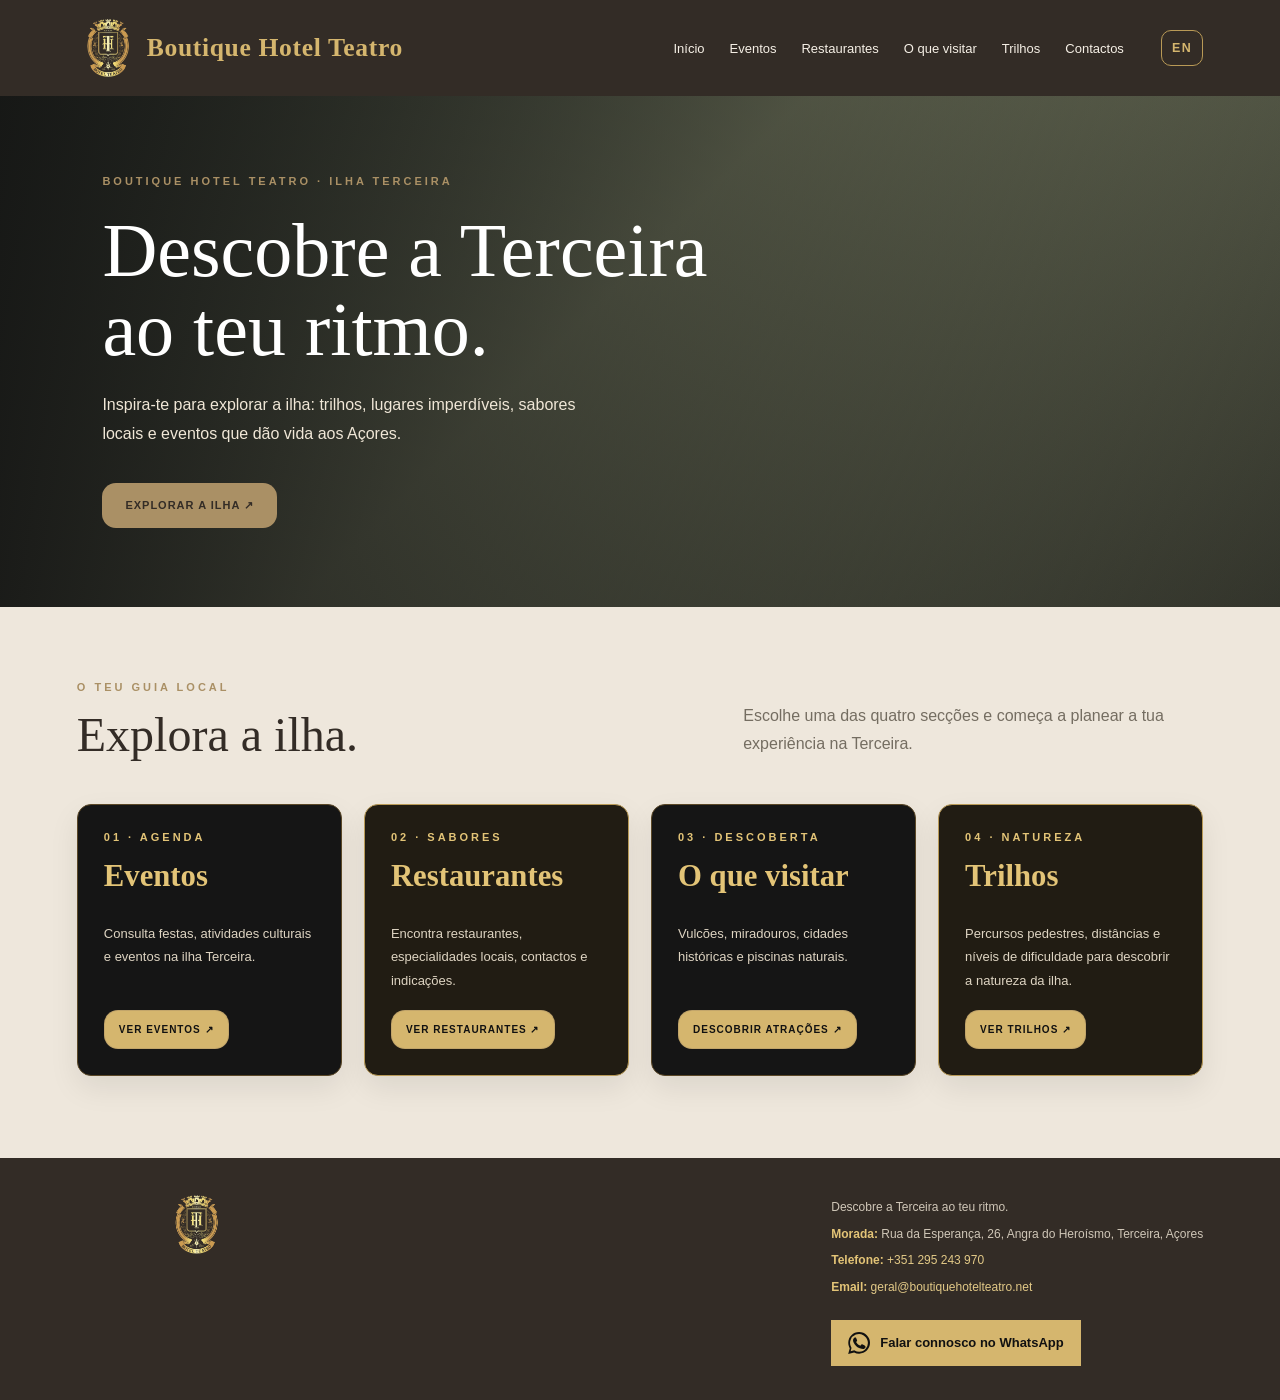
==== index.html @ b77cddf4 "Add files via upload" ====
<!DOCTYPE html><html lang="pt-PT"><head><meta charset="UTF-8"><meta name="viewport" content="width=device-width, initial-scale=1"><meta name="theme-color" content="#111111"><meta name="description" content="Explora percursos pedestres da ilha Terceira com o Boutique Hotel Teatro."><title>Trilhos da Terceira | Boutique Hotel Teatro</title><link rel="stylesheet" href="styles.css"></head><body>
<header><a class="brand" href="index.html" aria-label="Boutique Hotel Teatro — início"><img src="images/logo.png" alt="Boutique Hotel Teatro"><span class="brand-name">Boutique Hotel Teatro</span></a><nav aria-label="Navegação principal"><a href="index.html">Início</a><a href="eventos.html">Eventos</a><a href="restaurantes.html">Restaurantes</a><a href="atracoes.html">O que visitar</a><a href="trilhos.html">Trilhos</a><a href="index.html#contactos">Contactos</a><a class="lang-switch" href="index-en.html" aria-label="English" lang="en">EN</a></nav></header>
<section class="hero" id="inicio"><div class="hero-inner"><span class="eyebrow">Boutique Hotel Teatro · Ilha Terceira</span><h1>Descobre a Terceira<br>ao teu ritmo.</h1><p>Inspira-te para explorar a ilha: trilhos, lugares imperdíveis, sabores locais e eventos que dão vida aos Açores.</p><a class="button" href="#explorar">EXPLORAR A ILHA ↗</a></div></section>
<main id="explorar"><div class="intro"><div><span class="eyebrow">O teu guia local</span><h2>Explora a ilha.</h2></div><p>Escolhe uma das quatro secções e começa a planear a tua experiência na Terceira.</p></div>
<div class="grid home-links">
<article class="card"><div class="card-body"><span class="eyebrow">01 · Agenda</span><h3>Eventos</h3><p>Consulta festas, atividades culturais e eventos na ilha Terceira.</p><a class="button" href="eventos.html">VER EVENTOS ↗</a></div></article>
<article class="card"><div class="card-body"><span class="eyebrow">02 · Sabores</span><h3>Restaurantes</h3><p>Encontra restaurantes, especialidades locais, contactos e indicações.</p><a class="button" href="restaurantes.html">VER RESTAURANTES ↗</a></div></article>
<article class="card"><div class="card-body"><span class="eyebrow">03 · Descoberta</span><h3>O que visitar</h3><p>Vulcões, miradouros, cidades históricas e piscinas naturais.</p><a class="button" href="atracoes.html">DESCOBRIR ATRAÇÕES ↗</a></div></article>
<article class="card"><div class="card-body"><span class="eyebrow">04 · Natureza</span><h3>Trilhos</h3><p>Percursos pedestres, distâncias e níveis de dificuldade para descobrir a natureza da ilha.</p><a class="button" href="trilhos.html">VER TRILHOS ↗</a></div></article>
</div>
</main><footer id="contactos"><div class="footer-inner"><div class="footer-brand"><img src="images/logo.png" alt="Boutique Hotel Teatro"></div><div class="footer-details"><p>Descobre a Terceira ao teu ritmo.</p><p><span>Morada:</span> Rua da Esperança, 26, Angra do Heroísmo, Terceira, Açores</p><p><span>Telefone:</span> <a href="tel:+351295243970">+351 295 243 970</a></p><p><span>Email:</span> <a href="mailto:geral@boutiquehotelteatro.net">geral@boutiquehotelteatro.net</a></p><a class="whatsapp-button" href="https://wa.me/351926621513" target="_blank" rel="noopener" aria-label="Contactar o hotel por WhatsApp"><svg viewBox="0 0 24 24" aria-hidden="true"><path d="M20.5 3.5A11.8 11.8 0 0 0 12.1 0C5.6 0 .3 5.3.3 11.8c0 2.1.6 4.1 1.6 5.9L.2 24l6.5-1.7a12 12 0 0 0 5.4 1.3h.1c6.5 0 11.8-5.3 11.8-11.8 0-3.1-1.2-6.1-3.5-8.3ZM12.2 21.6a9.8 9.8 0 0 1-5-1.4l-.4-.2-3.9 1 1-3.8-.3-.4a9.7 9.7 0 1 1 8.6 4.8Zm5.4-7.3c-.3-.2-1.8-.9-2.1-1s-.5-.2-.7.2-.8 1-1 1.2-.4.2-.7.1a8 8 0 0 1-2.4-1.5 9 9 0 0 1-1.7-2.1c-.2-.3 0-.5.1-.6l.5-.6.3-.5c.1-.2 0-.4 0-.6l-1-2.3c-.2-.6-.5-.5-.7-.5h-.6c-.2 0-.6.1-.9.4s-1.2 1.2-1.2 2.8 1.2 3.2 1.4 3.4 2.4 3.7 5.9 5.1c.8.3 1.4.5 1.9.6.8.2 1.5.2 2.1.1.7-.1 1.8-.7 2.1-1.4.3-.7.3-1.3.2-1.4s-.3-.2-.6-.4Z"/></svg> Falar connosco no WhatsApp</a></div></div></footer></body></html>
---- styles.css ----
:root{--black:#332c26;--brown:#55443a;--gold:#aa9065;--gold2:#cdbb99;--ivory:#f6f0e6;--cream:#eee7dc;--beige:#eee7dc;--paper:#f6f0e6;--ink:#332c26;--muted:#746d61;--line:rgba(168,139,90,.32)}
*{box-sizing:border-box}html{scroll-behavior:smooth}body{margin:0;background:var(--beige);color:var(--ink);font-family:Arial,Helvetica,sans-serif}a{color:inherit}
header{min-height:94px;padding:16px 6%;display:flex;align-items:center;justify-content:space-between;gap:24px;background:var(--black);color:var(--paper)}
.brand{display:flex;align-items:center;gap:8px;text-decoration:none;flex-shrink:0}.brand img{display:block;width:62px;height:64px;max-width:62px;object-fit:contain;object-position:center;flex:0 0 62px}.brand-name{color:#d5b66e;font-family:'Cormorant Garamond','Palatino Linotype','Book Antiqua',Palatino,serif;font-size:clamp(19px,2vw,27px);font-weight:700;letter-spacing:.025em;line-height:1.05;white-space:nowrap}
nav{display:flex;gap:25px;align-items:center}nav a{text-decoration:none;font-size:13px;color:var(--paper)}nav a:hover{color:var(--gold)}
.hero{min-height:450px;padding:75px 8%;display:flex;align-items:center;color:white;background:linear-gradient(90deg,rgba(17,17,17,.90),rgba(17,17,17,.25)),linear-gradient(135deg,#4c5946,#8b9272 45%,#3e4034)}
.hero-inner{max-width:660px}.eyebrow{color:var(--gold);font-size:11px;font-weight:700;letter-spacing:3px;text-transform:uppercase}
h1,h2,h3{font-family:Georgia,'Times New Roman',serif;font-weight:400}h1{font-size:clamp(42px,6vw,76px);line-height:1.04;margin:22px 0}.hero p{max-width:490px;color:#F0E7D7;line-height:1.8}
.button{display:inline-block;margin-top:18px;padding:15px 22px;background:var(--gold);color:var(--black);text-decoration:none;font-size:11px;font-weight:700;letter-spacing:1px;border:0;cursor:pointer}
main{max-width:1280px;margin:auto;padding:70px 6%}.intro{display:flex;justify-content:space-between;align-items:end;gap:30px;margin-bottom:30px}h2{font-size:clamp(32px,4vw,48px);margin:12px 0}.intro p{max-width:460px;color:var(--muted);line-height:1.75}
.filters{display:grid;grid-template-columns:2fr 1fr 1fr 1fr;gap:12px;margin:30px 0}input,select{width:100%;min-width:0;padding:14px;border:1px solid var(--line);border-radius:0;background:var(--paper);color:var(--ink);font:inherit}input:focus,select:focus{outline:2px solid var(--gold);outline-offset:2px}
.results{font-size:13px;color:var(--muted);margin:0 0 16px}.grid{display:grid;grid-template-columns:repeat(3,minmax(0,1fr));gap:22px}.card{background:var(--paper);border:1px solid var(--line);min-width:0}.card[hidden]{display:none}
.card-art{height:190px;padding:20px;display:flex;align-items:end;background:linear-gradient(145deg,#52634d,#a9ad8b 48%,#394638);color:white}.card:nth-child(2) .card-art{background:linear-gradient(145deg,#6f806f,#c2b89c 50%,#536a65)}.card:nth-child(3) .card-art{background:linear-gradient(145deg,#777d62,#c5b48a 50%,#424a3c)}.card-art span{font-size:10px;letter-spacing:2px;text-transform:uppercase;text-shadow:0 1px 4px #222}
.card-body{padding:22px}.code{color:#8C6A31;font-size:11px;font-weight:700;letter-spacing:1.5px}.card h3{font-size:24px;line-height:1.25;margin:12px 0;min-height:58px}.card p{font-size:14px;line-height:1.7;color:var(--muted)}
.tags{display:flex;gap:7px;flex-wrap:wrap;margin:18px 0}.tag{background:var(--beige);padding:7px 9px;font-size:11px}.trail-link{display:inline-block;margin-top:8px;padding-bottom:5px;border-bottom:1px solid var(--gold);text-decoration:none;font-size:11px;font-weight:700;letter-spacing:.5px}.trail-link:hover{color:#8C6A31}
.note{font-size:12px;color:var(--muted);line-height:1.7;margin-top:28px}.empty{padding:25px 0;color:var(--muted)}
footer{background:var(--black);color:var(--beige);padding:34px 6%}.footer-inner{max-width:1280px;margin:auto;display:flex;justify-content:space-between;gap:24px;align-items:center}.footer-inner img{width:min(240px,60vw);max-height:65px;object-fit:contain}footer p{font-size:12px;line-height:1.8;color:#D0C7B8}
.back-link{display:inline-block;margin-bottom:28px;color:#74592D;text-decoration:none;border-bottom:1px solid var(--gold);padding-bottom:5px;font-size:12px;font-weight:bold;letter-spacing:.5px}
.detail-hero{padding:55px 8%;background:var(--black);color:var(--paper)}.detail-hero h1{max-width:900px;margin-bottom:12px}.detail-hero p{max-width:720px;line-height:1.8;color:#D7CEBF}
.detail-layout{display:grid;grid-template-columns:minmax(0,2fr) minmax(250px,1fr);gap:36px}.detail-copy{font-size:15px;line-height:1.9}.facts{background:var(--paper);border:1px solid var(--line);padding:25px;height:max-content}.facts h2{font-size:27px}.fact{padding:13px 0;border-bottom:1px solid var(--line);display:flex;justify-content:space-between;gap:16px;font-size:13px}.fact:last-child{border:0}.fact span{color:var(--muted)}.detail-callout{border-left:3px solid var(--gold);padding:14px 18px;background:#E8DECB;font-size:13px;line-height:1.7;margin-top:24px}
@media(max-width:850px){.grid{grid-template-columns:repeat(2,minmax(0,1fr))}.filters{grid-template-columns:repeat(2,minmax(0,1fr))}.intro{display:block}.detail-layout{grid-template-columns:1fr}}
@media(max-width:560px){header{padding:15px 5%;align-items:flex-start;flex-direction:column}.brand{gap:6px}.brand img{width:48px;height:50px;max-width:48px;flex-basis:48px}.brand-name{font-size:20px;white-space:normal}nav{gap:20px}.hero{min-height:400px;padding:52px 7%}main{padding:45px 5%}.grid{grid-template-columns:1fr}.filters{grid-template-columns:1fr}.card h3{min-height:0}.footer-inner{align-items:flex-start;flex-direction:column}.detail-hero{padding:42px 6%}}

.card-art{padding:0;overflow:hidden}.card-art img{width:100%;height:100%;object-fit:cover;display:block}.card-art .no-image{height:100%;width:100%;display:flex;align-items:end;padding:20px;background:linear-gradient(145deg,#52634d,#a9ad8b 48%,#394638);color:white}.card h3{min-height:0}.detail-image{width:100%;max-height:460px;object-fit:cover;margin:18px 0}


/* Restaurant directory — clean, aligned cards and a dedicated Tasca das Tias history modal */
.restaurant-card{height:100%;display:flex}.restaurant-card .card-body{padding:28px;display:flex;flex-direction:column;width:100%;height:100%}.restaurant-card .card-body h3{min-height:0;margin:10px 0 6px}.restaurant-area{margin:0 0 12px}.restaurant-description{margin:16px 0 20px;color:var(--ink)!important}.restaurant-info-grid{display:grid;grid-template-columns:1fr 1fr;gap:1px;background:var(--line);border:1px solid var(--line);margin:18px 0 20px;overflow:hidden;border-radius:14px}.restaurant-info-grid>div{padding:13px 14px;background:var(--cream);font-size:12px;line-height:1.6;min-height:70px}.restaurant-info-grid strong{display:block;color:var(--ink);font-size:10px;letter-spacing:.08em;text-transform:uppercase;margin-bottom:4px}.restaurant-info-grid span{color:var(--muted)}.restaurant-actions{display:flex;gap:10px;align-items:center;flex-wrap:wrap;margin-top:auto}.restaurant-actions .button{margin-top:0}.restaurant-source{font-size:11px;color:#765923;text-decoration:none;border-bottom:1px solid var(--gold);padding-bottom:3px}.history-modal{position:fixed;inset:0;z-index:9999;padding:24px;display:flex;align-items:center;justify-content:center;background:rgba(51,44,38,.76);backdrop-filter:blur(3px)}.history-modal[hidden]{display:none}.history-dialog{position:relative;width:min(760px,100%);max-height:min(82vh,760px);overflow:auto;background:var(--ivory);color:var(--ink);border:1px solid var(--gold);border-radius:18px;padding:38px 42px;box-shadow:0 24px 70px rgba(0,0,0,.28)}.history-dialog h4{font:normal clamp(30px,4vw,44px) Georgia,'Times New Roman',serif;line-height:1.1;margin:10px 0 24px;color:var(--ink)}.history-copy p{font-size:14px;line-height:1.85;color:var(--ink);margin:0 0 15px}.history-copy p:last-child{margin-bottom:0}.history-close{position:absolute;top:12px;right:14px;width:42px;height:42px;border:1px solid var(--line);border-radius:50%;background:var(--cream);color:var(--ink);font-size:28px;line-height:1;cursor:pointer}.history-close:hover{background:var(--gold)}body.modal-open{overflow:hidden}
@media(max-width:560px){.restaurant-info-grid{grid-template-columns:1fr}.restaurant-card .card-body{padding:22px}.history-modal{padding:14px}.history-dialog{max-height:88vh;padding:32px 22px 24px;border-radius:16px}}

/* Events guide */
.event-hero{background:linear-gradient(90deg,rgba(17,17,17,.94),rgba(17,17,17,.38)),linear-gradient(135deg,#2b2822,#6d5b37 52%,#171717)}
.event-filters{grid-template-columns:2fr 1fr 1fr}
.event-card .card-art{height:175px;padding:22px;background:linear-gradient(135deg,#171717 0%,#353027 55%,#8b713f 100%);color:var(--beige)}
.event-card:nth-child(3n+2) .card-art{background:linear-gradient(135deg,#25221e,#655b48 55%,#b49b66)}
.event-card:nth-child(3n) .card-art{background:linear-gradient(135deg,#191919,#45453b 55%,#87754e)}
.event-art{display:flex;flex-direction:column;gap:12px;height:100%;justify-content:flex-end}.event-art span,.event-art small{font-size:10px;letter-spacing:1.6px;color:#e2c987}.event-art b{font:normal 25px Georgia,serif;color:#fff8e9}.event-card .card-body h3{min-height:0}.event-source-panel{margin-top:56px;padding:34px;background:var(--black);color:var(--paper)}.event-source-panel h2{font-size:clamp(28px,3vw,40px)}.event-source-panel p{max-width:760px;line-height:1.8;color:#d7cebf}.source-links{display:flex;gap:10px;flex-wrap:wrap}.source-links .button{margin-top:12px}.event-card .button{font-family:Arial,Helvetica,sans-serif}
@media(max-width:560px){.event-filters{grid-template-columns:1fr}.event-source-panel{padding:24px}}

/* Guide to attractions */
.attractions-hero{background:linear-gradient(90deg,rgba(17,17,17,.94),rgba(17,17,17,.35)),linear-gradient(135deg,#252b23 0%,#68745b 48%,#171717 100%)}
.attraction-filters{grid-template-columns:2fr 1fr}
.attraction-card .card-art{height:175px;padding:22px;background:linear-gradient(135deg,#171717 0%,#353027 55%,#8b713f 100%);color:var(--beige)}
.attraction-card:nth-child(3n+2) .card-art{background:linear-gradient(135deg,#25221e,#655b48 55%,#b49b66)}
.attraction-card:nth-child(3n) .card-art{background:linear-gradient(135deg,#191919,#45453b 55%,#87754e)}
.place-art{display:flex;flex-direction:column;gap:12px;height:100%;justify-content:flex-end}.place-art span,.place-art small{font-size:10px;letter-spacing:1.6px;color:#e2c987}.place-art b{font:normal 25px Georgia,serif;color:#fff8e9}.place-note{font-size:12px!important;border-left:2px solid var(--gold);padding-left:12px}.attraction-card .button{font-family:Arial,Helvetica,sans-serif}.attraction-card .restaurant-actions{align-items:flex-start}
@media(max-width:560px){.attraction-filters{grid-template-columns:1fr}}

/* Home hub and hotel contact footer */
.home-links{grid-template-columns:repeat(4,minmax(0,1fr));margin:28px 0 12px;align-items:stretch}.home-links .card{display:flex;height:100%;min-width:0}.home-links .card-body{padding:26px;display:flex;flex:1;flex-direction:column;align-items:flex-start;width:100%}.home-links h3{font-size:27px;margin:14px 0}.home-links p{font-size:13px;line-height:1.8;color:var(--muted);min-height:70px;flex:1;margin-bottom:18px}.home-links .button{font-size:10px;padding:13px 14px;margin-top:auto;align-self:flex-start}footer a{color:#e2c987;text-decoration:none}footer a:hover{text-decoration:underline}.whatsapp-button{background:#d5b66e;color:#111!important}@media(max-width:950px){.home-links{grid-template-columns:repeat(2,minmax(0,1fr))}}@media(max-width:560px){.home-links{grid-template-columns:1fr}.home-links p{min-height:0}}

.lang-switch{display:inline-flex;align-items:center;justify-content:center;min-width:42px;min-height:36px;margin-left:12px;padding:7px 10px;border:1px solid #b99a56;border-radius:3px;color:#d5b66e;text-decoration:none;font-size:.78rem;letter-spacing:.12em;font-weight:600}.lang-switch:hover{background:#b99a56;color:#111}

/* Refined black-and-gold home palette */
.home-links .card{background:#151515;color:#f8f0e2;border:1px solid #5b4827;box-shadow:0 12px 30px rgba(0,0,0,.08)}
.home-links .card:nth-child(even){background:#211c13;border-color:#b99a56}
.home-links .card h3{color:#e3c477;font-weight:800;font-size:clamp(27px,2.4vw,34px)}
.home-links .card p{color:#ded4c2}
.home-links .card .eyebrow{color:#e3c477}
.home-links .button{background:#d5b66e;color:#111}
.home-events{padding:25px 0 55px}.events-panel{background:#111;color:#f5eddf;border:1px solid #b99a56;padding:clamp(28px,5vw,58px);position:relative;overflow:hidden}.events-panel:after{content:"";position:absolute;right:-65px;top:-75px;width:240px;height:240px;border:1px solid rgba(213,182,110,.28);border-radius:50%;box-shadow:0 0 0 24px rgba(213,182,110,.04),0 0 0 48px rgba(213,182,110,.03);pointer-events:none}.events-panel h2{font:normal clamp(32px,4vw,48px) Georgia,serif;color:#e3c477;margin:14px 0}.events-panel p{max-width:620px;line-height:1.8;color:#ded4c2}.event-sources{display:flex;gap:22px;flex-wrap:wrap;margin-top:22px}.event-sources a{color:#e3c477;text-decoration:none;border-bottom:1px solid #8b713e;padding-bottom:5px;font-size:12px}.footer-inner{align-items:flex-start}.footer-brand{display:flex;flex-direction:column;gap:14px;min-width:230px}.footer-brand img{width:min(240px,60vw)}.footer-hotel-name{font:800 clamp(24px,2.6vw,34px) Georgia,serif;letter-spacing:.04em;color:#e3c477}.footer-details{max-width:560px}.footer-details p{margin:5px 0}.footer-details p span{color:#e3c477;font-weight:700}.whatsapp-button{display:inline-flex;align-items:center;gap:10px;margin-top:16px;padding:12px 17px;background:#d5b66e;color:#111!important;font-weight:700;font-size:13px;text-decoration:none}.whatsapp-button svg{width:22px;height:22px;fill:currentColor}.whatsapp-button:hover{background:#edda9d}@media(max-width:560px){.footer-inner{gap:28px}.footer-hotel-name{font-size:26px}.events-panel{padding:28px 22px}}

.card-image{display:block;width:100%;height:190px;object-fit:cover}.filters input,.filters select{min-width:0;width:100%;padding:12px;border:1px solid #b99a56;background:#171717;color:#f5eddf}

/* Boutique Hotel Teatro — rounded editorial surfaces, using the supplied reference palette */
.button{border:1px solid rgba(170,144,101,.45)}
input,select{background:var(--ivory);color:var(--ink)}
.card,.facts,.event-source-panel,.events-panel{overflow:hidden}

/* Unified rounded-window system — consistent dimensions and softened corners across the site */
.card,.facts,.event-source-panel,.events-panel,.detail-callout,.home-links .card,.filters input,.filters select,.button,.lang-switch,.tag,.card-art,.card-image,.detail-image,.restaurant-info-grid,.history-dialog{border-radius:14px}
.card{overflow:hidden}.button{overflow:hidden}.filters input,.filters select{border-radius:12px}.lang-switch{border-radius:10px}.tag{border-radius:999px}.card-art,.card-image,.detail-image{overflow:hidden}
@media(max-width:560px){.card,.facts,.event-source-panel,.events-panel,.detail-callout,.home-links .card,.card-art,.card-image,.detail-image{border-radius:12px}.button{border-radius:10px}}
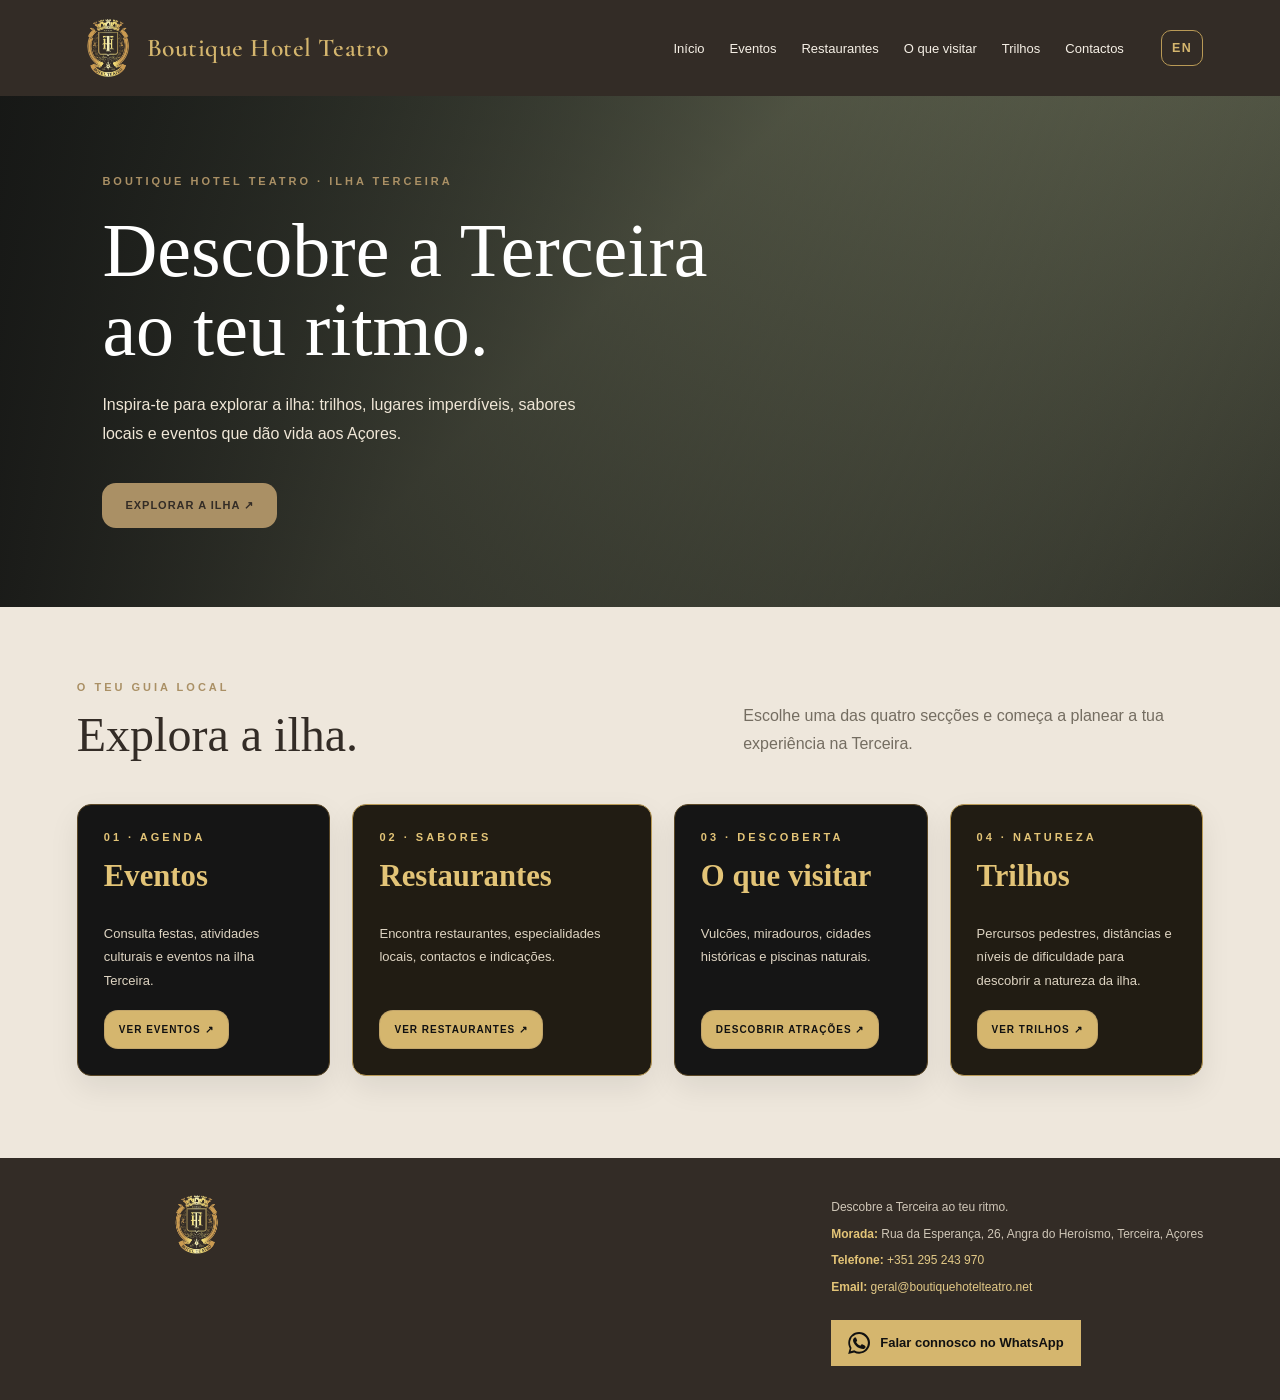
==== commit 9e8b89f9: "Add files via upload" ====
--- a/index.html
+++ b/index.html
@@ -1,4 +1,4 @@
-<!DOCTYPE html><html lang="pt-PT"><head><meta charset="UTF-8"><meta name="viewport" content="width=device-width, initial-scale=1"><meta name="theme-color" content="#111111"><meta name="description" content="Explora percursos pedestres da ilha Terceira com o Boutique Hotel Teatro."><title>Trilhos da Terceira | Boutique Hotel Teatro</title><link rel="stylesheet" href="styles.css"></head><body>
+<!DOCTYPE html><html lang="pt-PT"><head><meta charset="UTF-8"><meta name="viewport" content="width=device-width, initial-scale=1"><meta name="theme-color" content="#111111"><meta name="description" content="Explore Angra do Heroísmo e a ilha Terceira com o Boutique Hotel Teatro."><meta property="og:title" content="Boutique Hotel Teatro · Explore Terceira"><meta property="og:description" content="Restaurantes, eventos, lugares para visitar e trilhos na ilha Terceira."><meta property="og:type" content="website"><meta property="og:image" content="images/logo.png"><title>Boutique Hotel Teatro · Explore Terceira</title><link rel="stylesheet" href="styles.css"></head><body>
 <header><a class="brand" href="index.html" aria-label="Boutique Hotel Teatro — início"><img src="images/logo.png" alt="Boutique Hotel Teatro"><span class="brand-name">Boutique Hotel Teatro</span></a><nav aria-label="Navegação principal"><a href="index.html">Início</a><a href="eventos.html">Eventos</a><a href="restaurantes.html">Restaurantes</a><a href="atracoes.html">O que visitar</a><a href="trilhos.html">Trilhos</a><a href="index.html#contactos">Contactos</a><a class="lang-switch" href="index-en.html" aria-label="English" lang="en">EN</a></nav></header>
 <section class="hero" id="inicio"><div class="hero-inner"><span class="eyebrow">Boutique Hotel Teatro · Ilha Terceira</span><h1>Descobre a Terceira<br>ao teu ritmo.</h1><p>Inspira-te para explorar a ilha: trilhos, lugares imperdíveis, sabores locais e eventos que dão vida aos Açores.</p><a class="button" href="#explorar">EXPLORAR A ILHA ↗</a></div></section>
 <main id="explorar"><div class="intro"><div><span class="eyebrow">O teu guia local</span><h2>Explora a ilha.</h2></div><p>Escolhe uma das quatro secções e começa a planear a tua experiência na Terceira.</p></div>
--- a/styles.css
+++ b/styles.css
@@ -1,3 +1,5 @@
+@import url('https://fonts.googleapis.com/css2?family=Cormorant+Garamond:wght@400;500;600;700&display=swap');
+
 
 :root{--black:#332c26;--brown:#55443a;--gold:#aa9065;--gold2:#cdbb99;--ivory:#f6f0e6;--cream:#eee7dc;--beige:#eee7dc;--paper:#f6f0e6;--ink:#332c26;--muted:#746d61;--line:rgba(168,139,90,.32)}
 *{box-sizing:border-box}html{scroll-behavior:smooth}body{margin:0;background:var(--beige);color:var(--ink);font-family:Arial,Helvetica,sans-serif}a{color:inherit}
@@ -29,13 +31,99 @@
 .restaurant-card{height:100%;display:flex}.restaurant-card .card-body{padding:28px;display:flex;flex-direction:column;width:100%;height:100%}.restaurant-card .card-body h3{min-height:0;margin:10px 0 6px}.restaurant-area{margin:0 0 12px}.restaurant-description{margin:16px 0 20px;color:var(--ink)!important}.restaurant-info-grid{display:grid;grid-template-columns:1fr 1fr;gap:1px;background:var(--line);border:1px solid var(--line);margin:18px 0 20px;overflow:hidden;border-radius:14px}.restaurant-info-grid>div{padding:13px 14px;background:var(--cream);font-size:12px;line-height:1.6;min-height:70px}.restaurant-info-grid strong{display:block;color:var(--ink);font-size:10px;letter-spacing:.08em;text-transform:uppercase;margin-bottom:4px}.restaurant-info-grid span{color:var(--muted)}.restaurant-actions{display:flex;gap:10px;align-items:center;flex-wrap:wrap;margin-top:auto}.restaurant-actions .button{margin-top:0}.restaurant-source{font-size:11px;color:#765923;text-decoration:none;border-bottom:1px solid var(--gold);padding-bottom:3px}.history-modal{position:fixed;inset:0;z-index:9999;padding:24px;display:flex;align-items:center;justify-content:center;background:rgba(51,44,38,.76);backdrop-filter:blur(3px)}.history-modal[hidden]{display:none}.history-dialog{position:relative;width:min(760px,100%);max-height:min(82vh,760px);overflow:auto;background:var(--ivory);color:var(--ink);border:1px solid var(--gold);border-radius:18px;padding:38px 42px;box-shadow:0 24px 70px rgba(0,0,0,.28)}.history-dialog h4{font:normal clamp(30px,4vw,44px) Georgia,'Times New Roman',serif;line-height:1.1;margin:10px 0 24px;color:var(--ink)}.history-copy p{font-size:14px;line-height:1.85;color:var(--ink);margin:0 0 15px}.history-copy p:last-child{margin-bottom:0}.history-close{position:absolute;top:12px;right:14px;width:42px;height:42px;border:1px solid var(--line);border-radius:50%;background:var(--cream);color:var(--ink);font-size:28px;line-height:1;cursor:pointer}.history-close:hover{background:var(--gold)}body.modal-open{overflow:hidden}
 @media(max-width:560px){.restaurant-info-grid{grid-template-columns:1fr}.restaurant-card .card-body{padding:22px}.history-modal{padding:14px}.history-dialog{max-height:88vh;padding:32px 22px 24px;border-radius:16px}}
 
+/* Event information modal — centred full-screen overlay, never inline in the page */
+.restaurant-modal{
+  position:fixed;
+  inset:0;
+  z-index:10000;
+  display:none;
+  align-items:center;
+  justify-content:center;
+  padding:24px;
+  background:rgba(51,44,38,.78);
+  backdrop-filter:blur(4px);
+}
+.restaurant-modal.is-open{display:flex}
+.restaurant-modal .modal-panel{
+  position:relative;
+  width:min(760px,100%);
+  max-height:min(84vh,780px);
+  overflow:auto;
+  background:var(--ivory);
+  color:var(--ink);
+  border:1px solid var(--gold);
+  border-radius:18px;
+  box-shadow:0 28px 80px rgba(0,0,0,.34);
+}
+.restaurant-modal .modal-content{padding:42px 44px 38px}
+.restaurant-modal .modal-content h2{
+  font:normal clamp(30px,4vw,46px) Georgia,'Times New Roman',serif;
+  line-height:1.1;
+  color:var(--ink);
+  margin:10px 0 20px;
+}
+.restaurant-modal .modal-content #modalDescription{
+  color:var(--ink);
+  font-size:14px;
+  line-height:1.85;
+  margin:0 0 24px;
+}
+.restaurant-modal .modal-meta{
+  display:grid;
+  grid-template-columns:1fr 1fr;
+  gap:1px;
+  margin:22px 0 26px;
+  background:var(--line);
+  border:1px solid var(--line);
+  border-radius:14px;
+  overflow:hidden;
+}
+.restaurant-modal .modal-meta>div{
+  padding:14px 15px;
+  min-height:68px;
+  background:var(--cream);
+  font-size:12px;
+  line-height:1.6;
+}
+.restaurant-modal .modal-meta strong{
+  display:block;
+  margin-bottom:4px;
+  color:var(--ink);
+  font-size:10px;
+  letter-spacing:.08em;
+  text-transform:uppercase;
+}
+.restaurant-modal .modal-close{
+  position:absolute;
+  top:12px;
+  right:14px;
+  z-index:2;
+  width:42px;
+  height:42px;
+  border:1px solid var(--line);
+  border-radius:50%;
+  background:var(--cream);
+  color:var(--ink);
+  font-size:28px;
+  line-height:1;
+  cursor:pointer;
+}
+.restaurant-modal .modal-close:hover{background:var(--gold)}
+.restaurant-modal .restaurant-actions{margin-top:0}
+@media(max-width:560px){
+  .restaurant-modal{padding:14px}
+  .restaurant-modal .modal-panel{max-height:90vh;border-radius:16px}
+  .restaurant-modal .modal-content{padding:38px 22px 24px}
+  .restaurant-modal .modal-meta{grid-template-columns:1fr}
+}
+
 /* Events guide */
 .event-hero{background:linear-gradient(90deg,rgba(17,17,17,.94),rgba(17,17,17,.38)),linear-gradient(135deg,#2b2822,#6d5b37 52%,#171717)}
 .event-filters{grid-template-columns:2fr 1fr 1fr}
 .event-card .card-art{height:175px;padding:22px;background:linear-gradient(135deg,#171717 0%,#353027 55%,#8b713f 100%);color:var(--beige)}
 .event-card:nth-child(3n+2) .card-art{background:linear-gradient(135deg,#25221e,#655b48 55%,#b49b66)}
 .event-card:nth-child(3n) .card-art{background:linear-gradient(135deg,#191919,#45453b 55%,#87754e)}
-.event-art{display:flex;flex-direction:column;gap:12px;height:100%;justify-content:flex-end}.event-art span,.event-art small{font-size:10px;letter-spacing:1.6px;color:#e2c987}.event-art b{font:normal 25px Georgia,serif;color:#fff8e9}.event-card .card-body h3{min-height:0}.event-source-panel{margin-top:56px;padding:34px;background:var(--black);color:var(--paper)}.event-source-panel h2{font-size:clamp(28px,3vw,40px)}.event-source-panel p{max-width:760px;line-height:1.8;color:#d7cebf}.source-links{display:flex;gap:10px;flex-wrap:wrap}.source-links .button{margin-top:12px}.event-card .button{font-family:Arial,Helvetica,sans-serif}
+.event-art{display:flex;flex-direction:column;gap:12px;height:100%;justify-content:flex-end}.event-art span,.event-art small{font-size:10px;letter-spacing:1.6px;color:#e2c987}.event-art b{font:normal 25px Georgia,serif;color:#fff8e9}.event-card .card-body{display:flex;flex-direction:column;height:100%}.event-card .card-body h3{min-height:0}.event-card .open-event{margin-top:auto;align-self:flex-start}.event-source-panel{margin-top:56px;padding:34px;background:var(--black);color:var(--paper)}.event-source-panel h2{font-size:clamp(28px,3vw,40px)}.event-source-panel p{max-width:760px;line-height:1.8;color:#d7cebf}.source-links{display:flex;gap:10px;flex-wrap:wrap}.source-links .button{margin-top:12px}.event-card .button{font-family:Arial,Helvetica,sans-serif}
 @media(max-width:560px){.event-filters{grid-template-columns:1fr}.event-source-panel{padding:24px}}
 
 /* Guide to attractions */
@@ -44,11 +132,11 @@
 .attraction-card .card-art{height:175px;padding:22px;background:linear-gradient(135deg,#171717 0%,#353027 55%,#8b713f 100%);color:var(--beige)}
 .attraction-card:nth-child(3n+2) .card-art{background:linear-gradient(135deg,#25221e,#655b48 55%,#b49b66)}
 .attraction-card:nth-child(3n) .card-art{background:linear-gradient(135deg,#191919,#45453b 55%,#87754e)}
-.place-art{display:flex;flex-direction:column;gap:12px;height:100%;justify-content:flex-end}.place-art span,.place-art small{font-size:10px;letter-spacing:1.6px;color:#e2c987}.place-art b{font:normal 25px Georgia,serif;color:#fff8e9}.place-note{font-size:12px!important;border-left:2px solid var(--gold);padding-left:12px}.attraction-card .button{font-family:Arial,Helvetica,sans-serif}.attraction-card .restaurant-actions{align-items:flex-start}
+.place-art{display:flex;flex-direction:column;gap:12px;height:100%;justify-content:flex-end}.place-art span,.place-art small{font-size:10px;letter-spacing:1.6px;color:#e2c987}.place-art b{font:normal 25px Georgia,serif;color:#fff8e9}.place-note{font-size:12px!important;border-left:2px solid var(--gold);padding-left:12px}.attraction-card{height:100%;display:flex;flex-direction:column}.attraction-card .card-body{display:flex;flex-direction:column;flex:1}.attraction-card .button{font-family:Arial,Helvetica,sans-serif}.attraction-card .restaurant-actions{align-items:flex-start;margin-top:auto}
 @media(max-width:560px){.attraction-filters{grid-template-columns:1fr}}
 
 /* Home hub and hotel contact footer */
-.home-links{grid-template-columns:repeat(4,minmax(0,1fr));margin:28px 0 12px;align-items:stretch}.home-links .card{display:flex;height:100%;min-width:0}.home-links .card-body{padding:26px;display:flex;flex:1;flex-direction:column;align-items:flex-start;width:100%}.home-links h3{font-size:27px;margin:14px 0}.home-links p{font-size:13px;line-height:1.8;color:var(--muted);min-height:70px;flex:1;margin-bottom:18px}.home-links .button{font-size:10px;padding:13px 14px;margin-top:auto;align-self:flex-start}footer a{color:#e2c987;text-decoration:none}footer a:hover{text-decoration:underline}.whatsapp-button{background:#d5b66e;color:#111!important}@media(max-width:950px){.home-links{grid-template-columns:repeat(2,minmax(0,1fr))}}@media(max-width:560px){.home-links{grid-template-columns:1fr}.home-links p{min-height:0}}
+.home-links{grid-template-columns:1fr 1.18fr 1fr 1fr;margin:28px 0 12px;align-items:stretch}.home-links .card{display:flex;height:100%;min-width:0}.home-links .card-body{padding:26px;display:flex;flex:1;flex-direction:column;align-items:flex-start;width:100%}.home-links h3{font-size:27px;margin:14px 0}.home-links p{font-size:13px;line-height:1.8;color:var(--muted);min-height:70px;flex:1;margin-bottom:18px}.home-links .button{font-size:10px;padding:13px 14px;margin-top:auto;align-self:flex-start}footer a{color:#e2c987;text-decoration:none}footer a:hover{text-decoration:underline}.whatsapp-button{background:#d5b66e;color:#111!important}@media(max-width:950px){.home-links{grid-template-columns:repeat(2,minmax(0,1fr))}}@media(max-width:560px){.home-links{grid-template-columns:1fr}.home-links p{min-height:0}}
 
 .lang-switch{display:inline-flex;align-items:center;justify-content:center;min-width:42px;min-height:36px;margin-left:12px;padding:7px 10px;border:1px solid #b99a56;border-radius:3px;color:#d5b66e;text-decoration:none;font-size:.78rem;letter-spacing:.12em;font-weight:600}.lang-switch:hover{background:#b99a56;color:#111}
 
@@ -72,3 +160,120 @@
 .card,.facts,.event-source-panel,.events-panel,.detail-callout,.home-links .card,.filters input,.filters select,.button,.lang-switch,.tag,.card-art,.card-image,.detail-image,.restaurant-info-grid,.history-dialog{border-radius:14px}
 .card{overflow:hidden}.button{overflow:hidden}.filters input,.filters select{border-radius:12px}.lang-switch{border-radius:10px}.tag{border-radius:999px}.card-art,.card-image,.detail-image{overflow:hidden}
 @media(max-width:560px){.card,.facts,.event-source-panel,.events-panel,.detail-callout,.home-links .card,.card-art,.card-image,.detail-image{border-radius:12px}.button{border-radius:10px}}
+
+/* Event info button — always visible and aligned */
+.event-card{display:flex;flex-direction:column;min-height:100%;}
+.event-card .card-body{display:flex;flex-direction:column;flex:1;min-height:260px;}
+.event-card .event-info-button{display:block !important;visibility:visible !important;opacity:1 !important;width:100%;margin-top:auto !important;text-align:center;position:relative;z-index:3;padding:14px 18px;}
+.event-card .event-info-button:hover{background:var(--gold2);}
+
+/* Mobile refinement — Boutique Hotel Teatro
+   Keeps the desktop layout intact while making every page easier to read and tap on phones. */
+.brand-name{font-family:'Cormorant Garamond',Georgia,'Times New Roman',serif;font-weight:600;letter-spacing:.02em}
+
+@media (max-width: 850px){
+  header{padding:14px 5%;gap:14px;}
+  nav{gap:10px 16px;flex-wrap:wrap;justify-content:flex-end;}
+  nav a{font-size:12px;line-height:1.2;}
+  .lang-switch{margin-left:0;}
+  .intro{gap:16px;}
+  .detail-layout{gap:24px;}
+  .restaurant-info-grid,.restaurant-modal .modal-meta{grid-template-columns:1fr 1fr;}
+}
+
+@media (max-width: 560px){
+  body{overflow-x:hidden;}
+  header{
+    min-height:0;
+    padding:12px 5%;
+    display:flex;
+    flex-direction:column;
+    align-items:stretch;
+    gap:12px;
+  }
+  .brand{
+    width:100%;
+    min-width:0;
+    gap:8px;
+    align-items:center;
+  }
+  .brand img{
+    width:50px;
+    height:52px;
+    max-width:50px;
+    flex:0 0 50px;
+  }
+  .brand-name{
+    font-size:22px;
+    line-height:1;
+    white-space:nowrap;
+  }
+  nav{
+    width:100%;
+    display:grid;
+    grid-template-columns:repeat(2,minmax(0,1fr));
+    gap:8px;
+    align-items:stretch;
+  }
+  nav a{
+    min-height:34px;
+    display:flex;
+    align-items:center;
+    justify-content:center;
+    text-align:center;
+    padding:7px 4px;
+    font-size:11px;
+    letter-spacing:.02em;
+  }
+  nav .lang-switch{
+    min-height:34px;
+    padding:7px 8px;
+  }
+  .hero{
+    min-height:390px;
+    padding:48px 7%;
+  }
+  .hero-inner{width:100%;}
+  h1{font-size:clamp(38px,12vw,58px);line-height:1.02;}
+  .hero p{font-size:14px;line-height:1.7;}
+  .button{max-width:100%;min-height:44px;padding:13px 16px;line-height:1.25;}
+  main{padding:40px 5%;}
+  .intro{margin-bottom:24px;}
+  .intro p{font-size:14px;line-height:1.7;}
+  .grid,.home-links{grid-template-columns:1fr;gap:16px;}
+  .card-body{padding:20px;}
+  .home-links .card-body{padding:22px;}
+  .home-links h3{font-size:28px;}
+  .home-links p{font-size:13px;line-height:1.7;}
+  .home-links .button{width:100%;text-align:center;align-self:stretch;}
+  .filters{gap:10px;margin:22px 0;}
+  input,select{min-height:44px;padding:11px 12px;}
+  .card h3{font-size:23px;}
+  .card-art,.card-image{height:170px;}
+  .restaurant-info-grid{grid-template-columns:1fr;}
+  .restaurant-actions{display:grid;grid-template-columns:1fr;gap:8px;width:100%;}
+  .restaurant-actions .button{width:100%;text-align:center;}
+  .restaurant-source{justify-self:center;margin-top:2px;}
+  .restaurant-modal{padding:10px;}
+  .restaurant-modal .modal-panel{width:100%;max-height:92vh;}
+  .restaurant-modal .modal-content{padding:42px 18px 22px;}
+  .restaurant-modal .modal-meta{grid-template-columns:1fr;}
+  .history-dialog{width:100%;padding:34px 20px 22px;}
+  .event-card .card-body{min-height:0;padding:20px;}
+  .event-card .event-info-button{width:100%;}
+  .event-source-panel,.events-panel{padding:24px 18px;}
+  .event-sources{gap:12px;}
+  .event-sources a{font-size:11px;}
+  .detail-hero{padding:38px 6%;}
+  .detail-hero h1{font-size:clamp(36px,11vw,54px);}
+  .detail-layout{grid-template-columns:1fr;gap:22px;}
+  .facts{padding:20px;}
+  .fact{align-items:flex-start;}
+  .detail-copy{font-size:14px;line-height:1.8;}
+  .detail-image{max-height:320px;margin:14px 0;}
+  .footer-inner{gap:24px;}
+  .footer-brand{min-width:0;width:100%;}
+  .footer-brand img{width:min(220px,75vw);}
+  .footer-details{width:100%;}
+  .whatsapp-button{width:100%;justify-content:center;text-align:center;}
+}
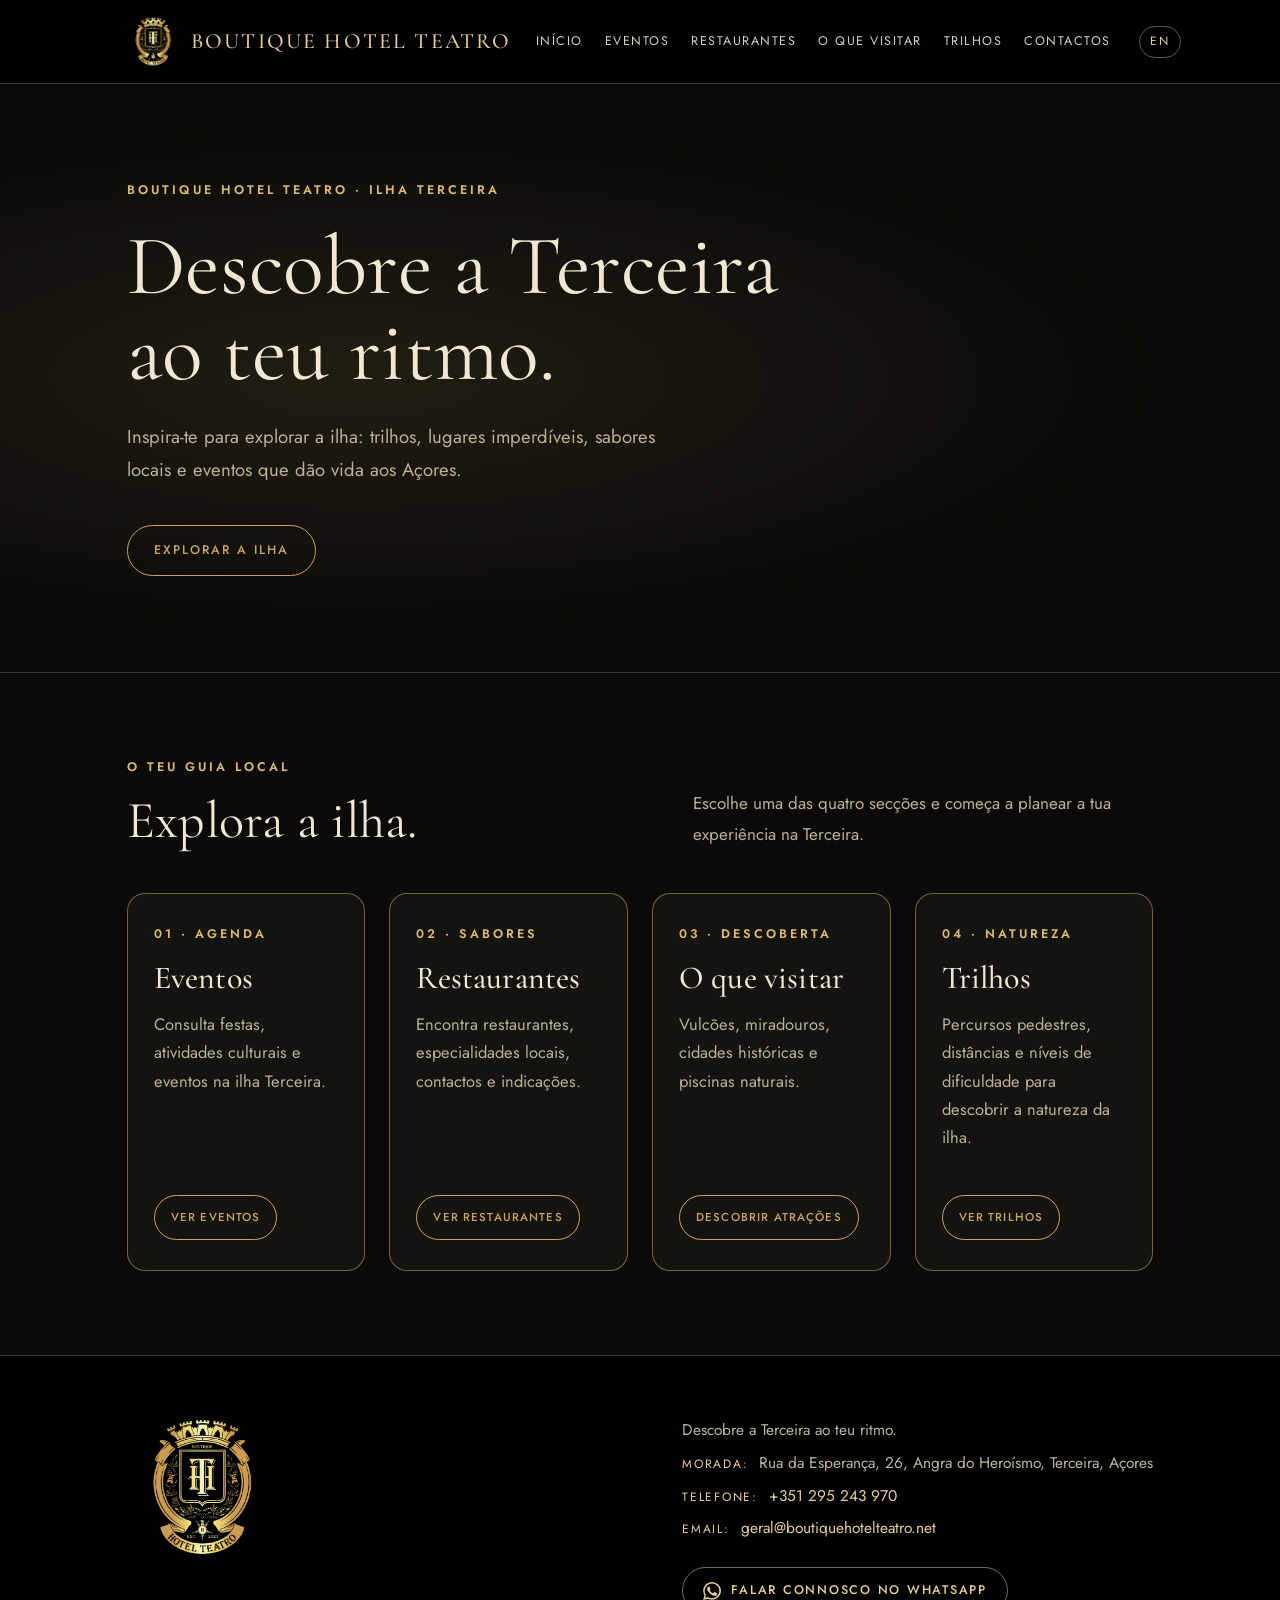
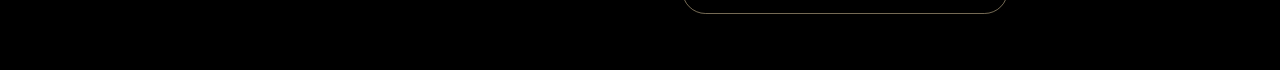
==== commit e8d74bf3: "Add files via upload" ====
--- a/index.html
+++ b/index.html
@@ -1,11 +1,11 @@
-<!DOCTYPE html><html lang="pt-PT"><head><meta charset="UTF-8"><meta name="viewport" content="width=device-width, initial-scale=1"><meta name="theme-color" content="#111111"><meta name="description" content="Explore Angra do Heroísmo e a ilha Terceira com o Boutique Hotel Teatro."><meta property="og:title" content="Boutique Hotel Teatro · Explore Terceira"><meta property="og:description" content="Restaurantes, eventos, lugares para visitar e trilhos na ilha Terceira."><meta property="og:type" content="website"><meta property="og:image" content="images/logo.png"><title>Boutique Hotel Teatro · Explore Terceira</title><link rel="stylesheet" href="styles.css"></head><body>
+<!DOCTYPE html><html lang="pt-PT"><head><meta charset="UTF-8"><meta name="viewport" content="width=device-width, initial-scale=1"><meta name="theme-color" content="#000000"><meta name="description" content="Explore Angra do Heroísmo e a ilha Terceira com o Boutique Hotel Teatro."><meta property="og:title" content="Boutique Hotel Teatro · Explore Terceira"><meta property="og:description" content="Restaurantes, eventos, lugares para visitar e trilhos na ilha Terceira."><meta property="og:type" content="website"><meta property="og:image" content="images/logo.png"><title>Boutique Hotel Teatro · Explore Terceira</title><link rel="stylesheet" href="styles.css"></head><body class="home">
 <header><a class="brand" href="index.html" aria-label="Boutique Hotel Teatro — início"><img src="images/logo.png" alt="Boutique Hotel Teatro"><span class="brand-name">Boutique Hotel Teatro</span></a><nav aria-label="Navegação principal"><a href="index.html">Início</a><a href="eventos.html">Eventos</a><a href="restaurantes.html">Restaurantes</a><a href="atracoes.html">O que visitar</a><a href="trilhos.html">Trilhos</a><a href="index.html#contactos">Contactos</a><a class="lang-switch" href="index-en.html" aria-label="English" lang="en">EN</a></nav></header>
-<section class="hero" id="inicio"><div class="hero-inner"><span class="eyebrow">Boutique Hotel Teatro · Ilha Terceira</span><h1>Descobre a Terceira<br>ao teu ritmo.</h1><p>Inspira-te para explorar a ilha: trilhos, lugares imperdíveis, sabores locais e eventos que dão vida aos Açores.</p><a class="button" href="#explorar">EXPLORAR A ILHA ↗</a></div></section>
+<section class="hero" id="inicio"><div class="hero-inner"><span class="eyebrow">Boutique Hotel Teatro · Ilha Terceira</span><h1>Descobre a Terceira<br>ao teu ritmo.</h1><p>Inspira-te para explorar a ilha: trilhos, lugares imperdíveis, sabores locais e eventos que dão vida aos Açores.</p><a class="button" href="#explorar">EXPLORAR A ILHA</a></div></section>
 <main id="explorar"><div class="intro"><div><span class="eyebrow">O teu guia local</span><h2>Explora a ilha.</h2></div><p>Escolhe uma das quatro secções e começa a planear a tua experiência na Terceira.</p></div>
 <div class="grid home-links">
-<article class="card"><div class="card-body"><span class="eyebrow">01 · Agenda</span><h3>Eventos</h3><p>Consulta festas, atividades culturais e eventos na ilha Terceira.</p><a class="button" href="eventos.html">VER EVENTOS ↗</a></div></article>
-<article class="card"><div class="card-body"><span class="eyebrow">02 · Sabores</span><h3>Restaurantes</h3><p>Encontra restaurantes, especialidades locais, contactos e indicações.</p><a class="button" href="restaurantes.html">VER RESTAURANTES ↗</a></div></article>
-<article class="card"><div class="card-body"><span class="eyebrow">03 · Descoberta</span><h3>O que visitar</h3><p>Vulcões, miradouros, cidades históricas e piscinas naturais.</p><a class="button" href="atracoes.html">DESCOBRIR ATRAÇÕES ↗</a></div></article>
-<article class="card"><div class="card-body"><span class="eyebrow">04 · Natureza</span><h3>Trilhos</h3><p>Percursos pedestres, distâncias e níveis de dificuldade para descobrir a natureza da ilha.</p><a class="button" href="trilhos.html">VER TRILHOS ↗</a></div></article>
+<article class="card"><div class="card-body"><span class="eyebrow">01 · Agenda</span><h3>Eventos</h3><p>Consulta festas, atividades culturais e eventos na ilha Terceira.</p><a class="button" href="eventos.html">VER EVENTOS</a></div></article>
+<article class="card"><div class="card-body"><span class="eyebrow">02 · Sabores</span><h3>Restaurantes</h3><p>Encontra restaurantes, especialidades locais, contactos e indicações.</p><a class="button" href="restaurantes.html">VER RESTAURANTES</a></div></article>
+<article class="card"><div class="card-body"><span class="eyebrow">03 · Descoberta</span><h3>O que visitar</h3><p>Vulcões, miradouros, cidades históricas e piscinas naturais.</p><a class="button" href="atracoes.html">DESCOBRIR ATRAÇÕES</a></div></article>
+<article class="card"><div class="card-body"><span class="eyebrow">04 · Natureza</span><h3>Trilhos</h3><p>Percursos pedestres, distâncias e níveis de dificuldade para descobrir a natureza da ilha.</p><a class="button" href="trilhos.html">VER TRILHOS</a></div></article>
 </div>
-</main><footer id="contactos"><div class="footer-inner"><div class="footer-brand"><img src="images/logo.png" alt="Boutique Hotel Teatro"></div><div class="footer-details"><p>Descobre a Terceira ao teu ritmo.</p><p><span>Morada:</span> Rua da Esperança, 26, Angra do Heroísmo, Terceira, Açores</p><p><span>Telefone:</span> <a href="tel:+351295243970">+351 295 243 970</a></p><p><span>Email:</span> <a href="mailto:geral@boutiquehotelteatro.net">geral@boutiquehotelteatro.net</a></p><a class="whatsapp-button" href="https://wa.me/351926621513" target="_blank" rel="noopener" aria-label="Contactar o hotel por WhatsApp"><svg viewBox="0 0 24 24" aria-hidden="true"><path d="M20.5 3.5A11.8 11.8 0 0 0 12.1 0C5.6 0 .3 5.3.3 11.8c0 2.1.6 4.1 1.6 5.9L.2 24l6.5-1.7a12 12 0 0 0 5.4 1.3h.1c6.5 0 11.8-5.3 11.8-11.8 0-3.1-1.2-6.1-3.5-8.3ZM12.2 21.6a9.8 9.8 0 0 1-5-1.4l-.4-.2-3.9 1 1-3.8-.3-.4a9.7 9.7 0 1 1 8.6 4.8Zm5.4-7.3c-.3-.2-1.8-.9-2.1-1s-.5-.2-.7.2-.8 1-1 1.2-.4.2-.7.1a8 8 0 0 1-2.4-1.5 9 9 0 0 1-1.7-2.1c-.2-.3 0-.5.1-.6l.5-.6.3-.5c.1-.2 0-.4 0-.6l-1-2.3c-.2-.6-.5-.5-.7-.5h-.6c-.2 0-.6.1-.9.4s-1.2 1.2-1.2 2.8 1.2 3.2 1.4 3.4 2.4 3.7 5.9 5.1c.8.3 1.4.5 1.9.6.8.2 1.5.2 2.1.1.7-.1 1.8-.7 2.1-1.4.3-.7.3-1.3.2-1.4s-.3-.2-.6-.4Z"/></svg> Falar connosco no WhatsApp</a></div></div></footer></body></html>+</main><footer id="contactos"><div class="footer-inner"><div class="footer-brand"><img src="images/logo.png" alt="Boutique Hotel Teatro"></div><div class="footer-details"><p>Descobre a Terceira ao teu ritmo.</p><p><span>Morada:</span> Rua da Esperança, 26, Angra do Heroísmo, Terceira, Açores</p><p><span>Telefone:</span> <a href="tel:+351295243970">+351 295 243 970</a></p><p><span>Email:</span> <a href="mailto:geral@boutiquehotelteatro.net">geral@boutiquehotelteatro.net</a></p><a class="whatsapp-button" href="https://wa.me/351926621513" target="_blank" rel="noopener" aria-label="Contactar o hotel por WhatsApp"><svg viewBox="0 0 24 24" aria-hidden="true"><path d="M20.5 3.5A11.8 11.8 0 0 0 12.1 0C5.6 0 .3 5.3.3 11.8c0 2.1.6 4.1 1.6 5.9L.2 24l6.5-1.7a12 12 0 0 0 5.4 1.3h.1c6.5 0 11.8-5.3 11.8-11.8 0-3.1-1.2-6.1-3.5-8.3ZM12.2 21.6a9.8 9.8 0 0 1-5-1.4l-.4-.2-3.9 1 1-3.8-.3-.4a9.7 9.7 0 1 1 8.6 4.8Zm5.4-7.3c-.3-.2-1.8-.9-2.1-1s-.5-.2-.7.2-.8 1-1 1.2-.4.2-.7.1a8 8 0 0 1-2.4-1.5 9 9 0 0 1-1.7-2.1c-.2-.3 0-.5.1-.6l.5-.6.3-.5c.1-.2 0-.4 0-.6l-1-2.3c-.2-.6-.5-.5-.7-.5h-.6c-.2 0-.6.1-.9.4s-1.2 1.2-1.2 2.8 1.2 3.2 1.4 3.4 2.4 3.7 5.9 5.1c.8.3 1.4.5 1.9.6.8.2 1.5.2 2.1.1.7-.1 1.8-.7 2.1-1.4.3-.7.3-1.3.2-1.4s-.3-.2-.6-.4Z"/></svg> Falar connosco no WhatsApp</a></div></div></footer><script src="mobile-menu.js"></script></body></html>
--- a/styles.css
+++ b/styles.css
@@ -1,279 +1,301 @@
-@import url('https://fonts.googleapis.com/css2?family=Cormorant+Garamond:wght@400;500;600;700&display=swap');
-
-
-:root{--black:#332c26;--brown:#55443a;--gold:#aa9065;--gold2:#cdbb99;--ivory:#f6f0e6;--cream:#eee7dc;--beige:#eee7dc;--paper:#f6f0e6;--ink:#332c26;--muted:#746d61;--line:rgba(168,139,90,.32)}
-*{box-sizing:border-box}html{scroll-behavior:smooth}body{margin:0;background:var(--beige);color:var(--ink);font-family:Arial,Helvetica,sans-serif}a{color:inherit}
-header{min-height:94px;padding:16px 6%;display:flex;align-items:center;justify-content:space-between;gap:24px;background:var(--black);color:var(--paper)}
-.brand{display:flex;align-items:center;gap:8px;text-decoration:none;flex-shrink:0}.brand img{display:block;width:62px;height:64px;max-width:62px;object-fit:contain;object-position:center;flex:0 0 62px}.brand-name{color:#d5b66e;font-family:'Cormorant Garamond','Palatino Linotype','Book Antiqua',Palatino,serif;font-size:clamp(19px,2vw,27px);font-weight:700;letter-spacing:.025em;line-height:1.05;white-space:nowrap}
-nav{display:flex;gap:25px;align-items:center}nav a{text-decoration:none;font-size:13px;color:var(--paper)}nav a:hover{color:var(--gold)}
-.hero{min-height:450px;padding:75px 8%;display:flex;align-items:center;color:white;background:linear-gradient(90deg,rgba(17,17,17,.90),rgba(17,17,17,.25)),linear-gradient(135deg,#4c5946,#8b9272 45%,#3e4034)}
-.hero-inner{max-width:660px}.eyebrow{color:var(--gold);font-size:11px;font-weight:700;letter-spacing:3px;text-transform:uppercase}
-h1,h2,h3{font-family:Georgia,'Times New Roman',serif;font-weight:400}h1{font-size:clamp(42px,6vw,76px);line-height:1.04;margin:22px 0}.hero p{max-width:490px;color:#F0E7D7;line-height:1.8}
-.button{display:inline-block;margin-top:18px;padding:15px 22px;background:var(--gold);color:var(--black);text-decoration:none;font-size:11px;font-weight:700;letter-spacing:1px;border:0;cursor:pointer}
-main{max-width:1280px;margin:auto;padding:70px 6%}.intro{display:flex;justify-content:space-between;align-items:end;gap:30px;margin-bottom:30px}h2{font-size:clamp(32px,4vw,48px);margin:12px 0}.intro p{max-width:460px;color:var(--muted);line-height:1.75}
-.filters{display:grid;grid-template-columns:2fr 1fr 1fr 1fr;gap:12px;margin:30px 0}input,select{width:100%;min-width:0;padding:14px;border:1px solid var(--line);border-radius:0;background:var(--paper);color:var(--ink);font:inherit}input:focus,select:focus{outline:2px solid var(--gold);outline-offset:2px}
-.results{font-size:13px;color:var(--muted);margin:0 0 16px}.grid{display:grid;grid-template-columns:repeat(3,minmax(0,1fr));gap:22px}.card{background:var(--paper);border:1px solid var(--line);min-width:0}.card[hidden]{display:none}
-.card-art{height:190px;padding:20px;display:flex;align-items:end;background:linear-gradient(145deg,#52634d,#a9ad8b 48%,#394638);color:white}.card:nth-child(2) .card-art{background:linear-gradient(145deg,#6f806f,#c2b89c 50%,#536a65)}.card:nth-child(3) .card-art{background:linear-gradient(145deg,#777d62,#c5b48a 50%,#424a3c)}.card-art span{font-size:10px;letter-spacing:2px;text-transform:uppercase;text-shadow:0 1px 4px #222}
-.card-body{padding:22px}.code{color:#8C6A31;font-size:11px;font-weight:700;letter-spacing:1.5px}.card h3{font-size:24px;line-height:1.25;margin:12px 0;min-height:58px}.card p{font-size:14px;line-height:1.7;color:var(--muted)}
-.tags{display:flex;gap:7px;flex-wrap:wrap;margin:18px 0}.tag{background:var(--beige);padding:7px 9px;font-size:11px}.trail-link{display:inline-block;margin-top:8px;padding-bottom:5px;border-bottom:1px solid var(--gold);text-decoration:none;font-size:11px;font-weight:700;letter-spacing:.5px}.trail-link:hover{color:#8C6A31}
-.note{font-size:12px;color:var(--muted);line-height:1.7;margin-top:28px}.empty{padding:25px 0;color:var(--muted)}
-footer{background:var(--black);color:var(--beige);padding:34px 6%}.footer-inner{max-width:1280px;margin:auto;display:flex;justify-content:space-between;gap:24px;align-items:center}.footer-inner img{width:min(240px,60vw);max-height:65px;object-fit:contain}footer p{font-size:12px;line-height:1.8;color:#D0C7B8}
-.back-link{display:inline-block;margin-bottom:28px;color:#74592D;text-decoration:none;border-bottom:1px solid var(--gold);padding-bottom:5px;font-size:12px;font-weight:bold;letter-spacing:.5px}
-.detail-hero{padding:55px 8%;background:var(--black);color:var(--paper)}.detail-hero h1{max-width:900px;margin-bottom:12px}.detail-hero p{max-width:720px;line-height:1.8;color:#D7CEBF}
-.detail-layout{display:grid;grid-template-columns:minmax(0,2fr) minmax(250px,1fr);gap:36px}.detail-copy{font-size:15px;line-height:1.9}.facts{background:var(--paper);border:1px solid var(--line);padding:25px;height:max-content}.facts h2{font-size:27px}.fact{padding:13px 0;border-bottom:1px solid var(--line);display:flex;justify-content:space-between;gap:16px;font-size:13px}.fact:last-child{border:0}.fact span{color:var(--muted)}.detail-callout{border-left:3px solid var(--gold);padding:14px 18px;background:#E8DECB;font-size:13px;line-height:1.7;margin-top:24px}
-@media(max-width:850px){.grid{grid-template-columns:repeat(2,minmax(0,1fr))}.filters{grid-template-columns:repeat(2,minmax(0,1fr))}.intro{display:block}.detail-layout{grid-template-columns:1fr}}
-@media(max-width:560px){header{padding:15px 5%;align-items:flex-start;flex-direction:column}.brand{gap:6px}.brand img{width:48px;height:50px;max-width:48px;flex-basis:48px}.brand-name{font-size:20px;white-space:normal}nav{gap:20px}.hero{min-height:400px;padding:52px 7%}main{padding:45px 5%}.grid{grid-template-columns:1fr}.filters{grid-template-columns:1fr}.card h3{min-height:0}.footer-inner{align-items:flex-start;flex-direction:column}.detail-hero{padding:42px 6%}}
-
-.card-art{padding:0;overflow:hidden}.card-art img{width:100%;height:100%;object-fit:cover;display:block}.card-art .no-image{height:100%;width:100%;display:flex;align-items:end;padding:20px;background:linear-gradient(145deg,#52634d,#a9ad8b 48%,#394638);color:white}.card h3{min-height:0}.detail-image{width:100%;max-height:460px;object-fit:cover;margin:18px 0}
-
-
-/* Restaurant directory — clean, aligned cards and a dedicated Tasca das Tias history modal */
-.restaurant-card{height:100%;display:flex}.restaurant-card .card-body{padding:28px;display:flex;flex-direction:column;width:100%;height:100%}.restaurant-card .card-body h3{min-height:0;margin:10px 0 6px}.restaurant-area{margin:0 0 12px}.restaurant-description{margin:16px 0 20px;color:var(--ink)!important}.restaurant-info-grid{display:grid;grid-template-columns:1fr 1fr;gap:1px;background:var(--line);border:1px solid var(--line);margin:18px 0 20px;overflow:hidden;border-radius:14px}.restaurant-info-grid>div{padding:13px 14px;background:var(--cream);font-size:12px;line-height:1.6;min-height:70px}.restaurant-info-grid strong{display:block;color:var(--ink);font-size:10px;letter-spacing:.08em;text-transform:uppercase;margin-bottom:4px}.restaurant-info-grid span{color:var(--muted)}.restaurant-actions{display:flex;gap:10px;align-items:center;flex-wrap:wrap;margin-top:auto}.restaurant-actions .button{margin-top:0}.restaurant-source{font-size:11px;color:#765923;text-decoration:none;border-bottom:1px solid var(--gold);padding-bottom:3px}.history-modal{position:fixed;inset:0;z-index:9999;padding:24px;display:flex;align-items:center;justify-content:center;background:rgba(51,44,38,.76);backdrop-filter:blur(3px)}.history-modal[hidden]{display:none}.history-dialog{position:relative;width:min(760px,100%);max-height:min(82vh,760px);overflow:auto;background:var(--ivory);color:var(--ink);border:1px solid var(--gold);border-radius:18px;padding:38px 42px;box-shadow:0 24px 70px rgba(0,0,0,.28)}.history-dialog h4{font:normal clamp(30px,4vw,44px) Georgia,'Times New Roman',serif;line-height:1.1;margin:10px 0 24px;color:var(--ink)}.history-copy p{font-size:14px;line-height:1.85;color:var(--ink);margin:0 0 15px}.history-copy p:last-child{margin-bottom:0}.history-close{position:absolute;top:12px;right:14px;width:42px;height:42px;border:1px solid var(--line);border-radius:50%;background:var(--cream);color:var(--ink);font-size:28px;line-height:1;cursor:pointer}.history-close:hover{background:var(--gold)}body.modal-open{overflow:hidden}
-@media(max-width:560px){.restaurant-info-grid{grid-template-columns:1fr}.restaurant-card .card-body{padding:22px}.history-modal{padding:14px}.history-dialog{max-height:88vh;padding:32px 22px 24px;border-radius:16px}}
-
-/* Event information modal — centred full-screen overlay, never inline in the page */
-.restaurant-modal{
-  position:fixed;
-  inset:0;
-  z-index:10000;
-  display:none;
-  align-items:center;
-  justify-content:center;
-  padding:24px;
-  background:rgba(51,44,38,.78);
-  backdrop-filter:blur(4px);
-}
-.restaurant-modal.is-open{display:flex}
-.restaurant-modal .modal-panel{
-  position:relative;
-  width:min(760px,100%);
-  max-height:min(84vh,780px);
-  overflow:auto;
-  background:var(--ivory);
-  color:var(--ink);
-  border:1px solid var(--gold);
-  border-radius:18px;
-  box-shadow:0 28px 80px rgba(0,0,0,.34);
-}
-.restaurant-modal .modal-content{padding:42px 44px 38px}
-.restaurant-modal .modal-content h2{
-  font:normal clamp(30px,4vw,46px) Georgia,'Times New Roman',serif;
-  line-height:1.1;
-  color:var(--ink);
-  margin:10px 0 20px;
-}
-.restaurant-modal .modal-content #modalDescription{
-  color:var(--ink);
-  font-size:14px;
-  line-height:1.85;
-  margin:0 0 24px;
-}
-.restaurant-modal .modal-meta{
-  display:grid;
-  grid-template-columns:1fr 1fr;
-  gap:1px;
-  margin:22px 0 26px;
-  background:var(--line);
-  border:1px solid var(--line);
-  border-radius:14px;
-  overflow:hidden;
-}
-.restaurant-modal .modal-meta>div{
-  padding:14px 15px;
-  min-height:68px;
-  background:var(--cream);
-  font-size:12px;
-  line-height:1.6;
-}
-.restaurant-modal .modal-meta strong{
-  display:block;
-  margin-bottom:4px;
-  color:var(--ink);
-  font-size:10px;
-  letter-spacing:.08em;
-  text-transform:uppercase;
-}
-.restaurant-modal .modal-close{
-  position:absolute;
-  top:12px;
-  right:14px;
-  z-index:2;
-  width:42px;
-  height:42px;
-  border:1px solid var(--line);
-  border-radius:50%;
-  background:var(--cream);
-  color:var(--ink);
-  font-size:28px;
-  line-height:1;
-  cursor:pointer;
-}
-.restaurant-modal .modal-close:hover{background:var(--gold)}
-.restaurant-modal .restaurant-actions{margin-top:0}
-@media(max-width:560px){
-  .restaurant-modal{padding:14px}
-  .restaurant-modal .modal-panel{max-height:90vh;border-radius:16px}
-  .restaurant-modal .modal-content{padding:38px 22px 24px}
-  .restaurant-modal .modal-meta{grid-template-columns:1fr}
-}
-
-/* Events guide */
-.event-hero{background:linear-gradient(90deg,rgba(17,17,17,.94),rgba(17,17,17,.38)),linear-gradient(135deg,#2b2822,#6d5b37 52%,#171717)}
+@import url('https://fonts.googleapis.com/css2?family=Cormorant+Garamond:ital,wght@0,300;0,400;0,500;0,600;1,400&family=Jost:wght@300;400;500&display=swap');
+
+/* Boutique Hotel Teatro — minimal / elegant
+   Palette: warm ivory paper, charcoal ink, one muted gold accent. Flat surfaces, hairlines, generous space. */
+:root{
+  --bg:#d3c6a6; --paper:#e8ddc2; --tint:#c4b68b;
+  --ink:#1b1710; --muted:#443c2f; --line:#a8996f;
+  --gold:#8a6c32; --gold-dark:#573f14; --gold-light:#d6c29a;
+  --dark:#1c1915;
+  --serif:'Cormorant Garamond',Georgia,'Times New Roman',serif;
+  --sans:'Jost','Helvetica Neue',Arial,sans-serif;
+  --max:1180px;
+  --gutter:calc(max(0px,(100% - 1180px)/2) + 6%);
+}
+*{box-sizing:border-box}
+html{scroll-behavior:smooth}
+body{margin:0;background:var(--bg);color:var(--ink);font-family:var(--sans);font-weight:400;font-size:18px;line-height:1.7;-webkit-font-smoothing:antialiased}
+a{color:inherit}
+img{max-width:100%}
+h1,h2,h3,h4{font-family:var(--serif);font-weight:400;letter-spacing:.005em;margin:0;color:var(--ink)}
+strong{font-weight:600}
+
+/* Header */
+header{min-height:84px;padding:14px var(--gutter);display:flex;align-items:center;justify-content:space-between;gap:24px;background:var(--dark);color:#efe8da}
+.brand{display:flex;align-items:center;gap:12px;text-decoration:none;flex-shrink:0}
+.brand img{display:block;width:52px;height:54px;max-width:52px;object-fit:contain;flex:0 0 52px}
+.brand-name{font-family:var(--serif);font-size:clamp(18px,1.7vw,22px);font-weight:500;letter-spacing:.1em;text-transform:uppercase;color:var(--gold-light);line-height:1.1;white-space:nowrap}
+nav{display:flex;gap:22px;align-items:center}
+nav a{white-space:nowrap;text-decoration:none;font-size:12.5px;letter-spacing:.12em;text-transform:uppercase;color:#d9d0bf;transition:color .2s}
+nav a:hover{color:var(--gold-light)}
+.lang-switch{display:inline-flex;align-items:center;justify-content:center;min-width:40px;min-height:32px;margin-left:6px;padding:4px 10px;border:1px solid rgba(214,194,154,.45);color:var(--gold-light)!important;font-size:12px!important;letter-spacing:.2em;transition:background .2s,color .2s}
+.lang-switch:hover{background:var(--gold-light);color:var(--dark)!important}
+
+/* Eyebrow + buttons */
+.eyebrow{display:block;color:var(--gold-dark);font-size:12.5px;font-weight:600;letter-spacing:.24em;text-transform:uppercase}
+.button{display:inline-block;margin-top:20px;padding:14px 26px;background:transparent;color:var(--ink);border:1px solid var(--ink);text-decoration:none;font-family:var(--sans);font-size:12.5px;font-weight:500;letter-spacing:.16em;text-transform:uppercase;cursor:pointer;transition:background .25s,color .25s,border-color .25s}
+.button:hover{background:var(--ink);color:var(--bg)}
+
+/* Hero */
+.hero,.detail-hero,.event-hero,.attractions-hero{background:var(--tint);color:var(--ink);border-bottom:1px solid var(--gold)}
+.hero{min-height:440px;padding:96px var(--gutter);display:flex;align-items:center}
+.hero-inner{max-width:720px}
+.hero h1,.detail-hero h1{font-size:clamp(46px,6.6vw,88px);font-weight:400;line-height:1.02;margin:22px 0 24px}
+.hero p,.detail-hero p{max-width:560px;color:var(--muted);font-size:18.5px;line-height:1.8}
+.detail-hero{padding:80px var(--gutter) 68px}
+.detail-hero h1{max-width:900px;margin-bottom:18px}
+.detail-hero p{max-width:640px}
+
+/* Layout */
+main{max-width:var(--max);margin:auto;padding:84px 6%}
+.intro{display:flex;justify-content:space-between;align-items:end;gap:48px;margin-bottom:44px}
+h2{font-size:clamp(36px,4.4vw,52px);font-weight:400;line-height:1.1;margin:14px 0 0}
+.intro p{max-width:460px;margin:0;color:var(--muted);font-size:17px;line-height:1.8}
+
+/* Filters */
+.filters{display:grid;grid-template-columns:2fr 1fr 1fr 1fr;gap:16px;margin:0 0 30px}
 .event-filters{grid-template-columns:2fr 1fr 1fr}
-.event-card .card-art{height:175px;padding:22px;background:linear-gradient(135deg,#171717 0%,#353027 55%,#8b713f 100%);color:var(--beige)}
-.event-card:nth-child(3n+2) .card-art{background:linear-gradient(135deg,#25221e,#655b48 55%,#b49b66)}
-.event-card:nth-child(3n) .card-art{background:linear-gradient(135deg,#191919,#45453b 55%,#87754e)}
-.event-art{display:flex;flex-direction:column;gap:12px;height:100%;justify-content:flex-end}.event-art span,.event-art small{font-size:10px;letter-spacing:1.6px;color:#e2c987}.event-art b{font:normal 25px Georgia,serif;color:#fff8e9}.event-card .card-body{display:flex;flex-direction:column;height:100%}.event-card .card-body h3{min-height:0}.event-card .open-event{margin-top:auto;align-self:flex-start}.event-source-panel{margin-top:56px;padding:34px;background:var(--black);color:var(--paper)}.event-source-panel h2{font-size:clamp(28px,3vw,40px)}.event-source-panel p{max-width:760px;line-height:1.8;color:#d7cebf}.source-links{display:flex;gap:10px;flex-wrap:wrap}.source-links .button{margin-top:12px}.event-card .button{font-family:Arial,Helvetica,sans-serif}
-@media(max-width:560px){.event-filters{grid-template-columns:1fr}.event-source-panel{padding:24px}}
-
-/* Guide to attractions */
-.attractions-hero{background:linear-gradient(90deg,rgba(17,17,17,.94),rgba(17,17,17,.35)),linear-gradient(135deg,#252b23 0%,#68745b 48%,#171717 100%)}
 .attraction-filters{grid-template-columns:2fr 1fr}
-.attraction-card .card-art{height:175px;padding:22px;background:linear-gradient(135deg,#171717 0%,#353027 55%,#8b713f 100%);color:var(--beige)}
-.attraction-card:nth-child(3n+2) .card-art{background:linear-gradient(135deg,#25221e,#655b48 55%,#b49b66)}
-.attraction-card:nth-child(3n) .card-art{background:linear-gradient(135deg,#191919,#45453b 55%,#87754e)}
-.place-art{display:flex;flex-direction:column;gap:12px;height:100%;justify-content:flex-end}.place-art span,.place-art small{font-size:10px;letter-spacing:1.6px;color:#e2c987}.place-art b{font:normal 25px Georgia,serif;color:#fff8e9}.place-note{font-size:12px!important;border-left:2px solid var(--gold);padding-left:12px}.attraction-card{height:100%;display:flex;flex-direction:column}.attraction-card .card-body{display:flex;flex-direction:column;flex:1}.attraction-card .button{font-family:Arial,Helvetica,sans-serif}.attraction-card .restaurant-actions{align-items:flex-start;margin-top:auto}
-@media(max-width:560px){.attraction-filters{grid-template-columns:1fr}}
-
-/* Home hub and hotel contact footer */
-.home-links{grid-template-columns:1fr 1.18fr 1fr 1fr;margin:28px 0 12px;align-items:stretch}.home-links .card{display:flex;height:100%;min-width:0}.home-links .card-body{padding:26px;display:flex;flex:1;flex-direction:column;align-items:flex-start;width:100%}.home-links h3{font-size:27px;margin:14px 0}.home-links p{font-size:13px;line-height:1.8;color:var(--muted);min-height:70px;flex:1;margin-bottom:18px}.home-links .button{font-size:10px;padding:13px 14px;margin-top:auto;align-self:flex-start}footer a{color:#e2c987;text-decoration:none}footer a:hover{text-decoration:underline}.whatsapp-button{background:#d5b66e;color:#111!important}@media(max-width:950px){.home-links{grid-template-columns:repeat(2,minmax(0,1fr))}}@media(max-width:560px){.home-links{grid-template-columns:1fr}.home-links p{min-height:0}}
-
-.lang-switch{display:inline-flex;align-items:center;justify-content:center;min-width:42px;min-height:36px;margin-left:12px;padding:7px 10px;border:1px solid #b99a56;border-radius:3px;color:#d5b66e;text-decoration:none;font-size:.78rem;letter-spacing:.12em;font-weight:600}.lang-switch:hover{background:#b99a56;color:#111}
-
-/* Refined black-and-gold home palette */
-.home-links .card{background:#151515;color:#f8f0e2;border:1px solid #5b4827;box-shadow:0 12px 30px rgba(0,0,0,.08)}
-.home-links .card:nth-child(even){background:#211c13;border-color:#b99a56}
-.home-links .card h3{color:#e3c477;font-weight:800;font-size:clamp(27px,2.4vw,34px)}
-.home-links .card p{color:#ded4c2}
-.home-links .card .eyebrow{color:#e3c477}
-.home-links .button{background:#d5b66e;color:#111}
-.home-events{padding:25px 0 55px}.events-panel{background:#111;color:#f5eddf;border:1px solid #b99a56;padding:clamp(28px,5vw,58px);position:relative;overflow:hidden}.events-panel:after{content:"";position:absolute;right:-65px;top:-75px;width:240px;height:240px;border:1px solid rgba(213,182,110,.28);border-radius:50%;box-shadow:0 0 0 24px rgba(213,182,110,.04),0 0 0 48px rgba(213,182,110,.03);pointer-events:none}.events-panel h2{font:normal clamp(32px,4vw,48px) Georgia,serif;color:#e3c477;margin:14px 0}.events-panel p{max-width:620px;line-height:1.8;color:#ded4c2}.event-sources{display:flex;gap:22px;flex-wrap:wrap;margin-top:22px}.event-sources a{color:#e3c477;text-decoration:none;border-bottom:1px solid #8b713e;padding-bottom:5px;font-size:12px}.footer-inner{align-items:flex-start}.footer-brand{display:flex;flex-direction:column;gap:14px;min-width:230px}.footer-brand img{width:min(240px,60vw)}.footer-hotel-name{font:800 clamp(24px,2.6vw,34px) Georgia,serif;letter-spacing:.04em;color:#e3c477}.footer-details{max-width:560px}.footer-details p{margin:5px 0}.footer-details p span{color:#e3c477;font-weight:700}.whatsapp-button{display:inline-flex;align-items:center;gap:10px;margin-top:16px;padding:12px 17px;background:#d5b66e;color:#111!important;font-weight:700;font-size:13px;text-decoration:none}.whatsapp-button svg{width:22px;height:22px;fill:currentColor}.whatsapp-button:hover{background:#edda9d}@media(max-width:560px){.footer-inner{gap:28px}.footer-hotel-name{font-size:26px}.events-panel{padding:28px 22px}}
-
-.card-image{display:block;width:100%;height:190px;object-fit:cover}.filters input,.filters select{min-width:0;width:100%;padding:12px;border:1px solid #b99a56;background:#171717;color:#f5eddf}
-
-/* Boutique Hotel Teatro — rounded editorial surfaces, using the supplied reference palette */
-.button{border:1px solid rgba(170,144,101,.45)}
-input,select{background:var(--ivory);color:var(--ink)}
-.card,.facts,.event-source-panel,.events-panel{overflow:hidden}
-
-/* Unified rounded-window system — consistent dimensions and softened corners across the site */
-.card,.facts,.event-source-panel,.events-panel,.detail-callout,.home-links .card,.filters input,.filters select,.button,.lang-switch,.tag,.card-art,.card-image,.detail-image,.restaurant-info-grid,.history-dialog{border-radius:14px}
-.card{overflow:hidden}.button{overflow:hidden}.filters input,.filters select{border-radius:12px}.lang-switch{border-radius:10px}.tag{border-radius:999px}.card-art,.card-image,.detail-image{overflow:hidden}
-@media(max-width:560px){.card,.facts,.event-source-panel,.events-panel,.detail-callout,.home-links .card,.card-art,.card-image,.detail-image{border-radius:12px}.button{border-radius:10px}}
-
-/* Event info button — always visible and aligned */
-.event-card{display:flex;flex-direction:column;min-height:100%;}
-.event-card .card-body{display:flex;flex-direction:column;flex:1;min-height:260px;}
-.event-card .event-info-button{display:block !important;visibility:visible !important;opacity:1 !important;width:100%;margin-top:auto !important;text-align:center;position:relative;z-index:3;padding:14px 18px;}
-.event-card .event-info-button:hover{background:var(--gold2);}
-
-/* Mobile refinement — Boutique Hotel Teatro
-   Keeps the desktop layout intact while making every page easier to read and tap on phones. */
-.brand-name{font-family:'Cormorant Garamond',Georgia,'Times New Roman',serif;font-weight:600;letter-spacing:.02em}
-
-@media (max-width: 850px){
-  header{padding:14px 5%;gap:14px;}
-  nav{gap:10px 16px;flex-wrap:wrap;justify-content:flex-end;}
-  nav a{font-size:12px;line-height:1.2;}
-  .lang-switch{margin-left:0;}
-  .intro{gap:16px;}
-  .detail-layout{gap:24px;}
-  .restaurant-info-grid,.restaurant-modal .modal-meta{grid-template-columns:1fr 1fr;}
-}
-
-@media (max-width: 560px){
-  body{overflow-x:hidden;}
-  header{
-    min-height:0;
-    padding:12px 5%;
-    display:flex;
-    flex-direction:column;
-    align-items:stretch;
-    gap:12px;
-  }
-  .brand{
-    width:100%;
-    min-width:0;
-    gap:8px;
-    align-items:center;
-  }
-  .brand img{
-    width:50px;
-    height:52px;
-    max-width:50px;
-    flex:0 0 50px;
-  }
-  .brand-name{
-    font-size:22px;
-    line-height:1;
-    white-space:nowrap;
-  }
-  nav{
-    width:100%;
-    display:grid;
-    grid-template-columns:repeat(2,minmax(0,1fr));
-    gap:8px;
-    align-items:stretch;
-  }
-  nav a{
-    min-height:34px;
-    display:flex;
-    align-items:center;
-    justify-content:center;
-    text-align:center;
-    padding:7px 4px;
-    font-size:11px;
-    letter-spacing:.02em;
-  }
-  nav .lang-switch{
-    min-height:34px;
-    padding:7px 8px;
-  }
-  .hero{
-    min-height:390px;
-    padding:48px 7%;
-  }
-  .hero-inner{width:100%;}
-  h1{font-size:clamp(38px,12vw,58px);line-height:1.02;}
-  .hero p{font-size:14px;line-height:1.7;}
-  .button{max-width:100%;min-height:44px;padding:13px 16px;line-height:1.25;}
-  main{padding:40px 5%;}
-  .intro{margin-bottom:24px;}
-  .intro p{font-size:14px;line-height:1.7;}
-  .grid,.home-links{grid-template-columns:1fr;gap:16px;}
-  .card-body{padding:20px;}
-  .home-links .card-body{padding:22px;}
-  .home-links h3{font-size:28px;}
-  .home-links p{font-size:13px;line-height:1.7;}
-  .home-links .button{width:100%;text-align:center;align-self:stretch;}
-  .filters{gap:10px;margin:22px 0;}
-  input,select{min-height:44px;padding:11px 12px;}
-  .card h3{font-size:23px;}
-  .card-art,.card-image{height:170px;}
-  .restaurant-info-grid{grid-template-columns:1fr;}
-  .restaurant-actions{display:grid;grid-template-columns:1fr;gap:8px;width:100%;}
-  .restaurant-actions .button{width:100%;text-align:center;}
-  .restaurant-source{justify-self:center;margin-top:2px;}
-  .restaurant-modal{padding:10px;}
-  .restaurant-modal .modal-panel{width:100%;max-height:92vh;}
-  .restaurant-modal .modal-content{padding:42px 18px 22px;}
-  .restaurant-modal .modal-meta{grid-template-columns:1fr;}
-  .history-dialog{width:100%;padding:34px 20px 22px;}
-  .event-card .card-body{min-height:0;padding:20px;}
-  .event-card .event-info-button{width:100%;}
-  .event-source-panel,.events-panel{padding:24px 18px;}
-  .event-sources{gap:12px;}
-  .event-sources a{font-size:11px;}
-  .detail-hero{padding:38px 6%;}
-  .detail-hero h1{font-size:clamp(36px,11vw,54px);}
-  .detail-layout{grid-template-columns:1fr;gap:22px;}
-  .facts{padding:20px;}
-  .fact{align-items:flex-start;}
-  .detail-copy{font-size:14px;line-height:1.8;}
-  .detail-image{max-height:320px;margin:14px 0;}
-  .footer-inner{gap:24px;}
-  .footer-brand{min-width:0;width:100%;}
-  .footer-brand img{width:min(220px,75vw);}
-  .footer-details{width:100%;}
-  .whatsapp-button{width:100%;justify-content:center;text-align:center;}
-}
+.filters:has(>:nth-child(2):last-child){grid-template-columns:2fr 1fr}
+input,select{width:100%;min-width:0;padding:14px 16px;border:1px solid var(--gold);border-radius:0;background:var(--paper);color:var(--ink);font:400 16.5px var(--sans);appearance:none;-webkit-appearance:none}
+select{background-image:linear-gradient(45deg,transparent 50%,var(--muted) 50%),linear-gradient(135deg,var(--muted) 50%,transparent 50%);background-position:calc(100% - 20px) 52%,calc(100% - 15px) 52%;background-size:5px 5px;background-repeat:no-repeat;padding-right:40px}
+input::placeholder{color:#6f6552}
+input:focus,select:focus{outline:2px solid var(--gold-dark);outline-offset:1px}
+.results{font-size:14px;letter-spacing:.06em;color:var(--muted);margin:0 0 22px}
+
+/* Grid + cards */
+.grid{display:grid;grid-template-columns:repeat(3,minmax(0,1fr));gap:30px}
+.card{background:var(--paper);border:1px solid var(--gold);min-width:0;display:flex;flex-direction:column;overflow:hidden}
+.card[hidden]{display:none}
+.card-body{padding:28px;display:flex;flex-direction:column;flex:1}
+.code{display:block;color:var(--gold-dark);font-size:12.5px;font-weight:600;letter-spacing:.18em;text-transform:uppercase}
+.card h3{font-size:31px;font-weight:500;line-height:1.15;margin:12px 0 12px}
+.card p{margin:0 0 12px;font-size:16.5px;line-height:1.7;color:var(--muted)}
+.tags{display:flex;gap:8px;flex-wrap:wrap;margin:14px 0 18px}
+.tag{padding:5px 11px;background:var(--tint);border:1px solid var(--line);font-size:11.5px;font-weight:500;letter-spacing:.1em;text-transform:uppercase;color:var(--ink)}
+.card .button{margin-top:auto;align-self:flex-start}
+.card-body>.button,.card-body>.restaurant-actions{margin-top:auto}
+.card-body>:nth-last-child(2){margin-bottom:22px}
+.card-image{display:block;width:100%;aspect-ratio:4/3;height:auto;object-fit:cover;filter:saturate(.92);border-bottom:1px solid var(--gold)}
+.card-art{position:relative;aspect-ratio:4/3;overflow:hidden;background:var(--tint);padding:0;border-bottom:1px solid var(--gold)}
+.card-art img{position:absolute;inset:0;width:100%;height:100%;object-fit:cover;display:block;filter:saturate(.92)}
+.event-card .card-art{aspect-ratio:auto;height:auto;background:none;border-bottom:0}
+.event-art,.place-art{display:flex;flex-direction:column;gap:2px;padding:22px 0 0;color:var(--muted)}
+.place-art{position:absolute;left:0;bottom:0;padding:22px}
+.event-art span,.event-art small,.place-art span,.place-art small{font-size:11.5px;letter-spacing:.22em;color:var(--muted)}
+.event-art b,.place-art b{font:500 24px var(--serif);color:var(--ink);letter-spacing:.01em}
+.event-art,.event-art b{display:none}
+.event-card .card-art{display:none}
+.attraction-photo:has(img:not([style*="none"])) .place-art{display:none}
+.card-art .no-image{background:var(--tint)}
+.place-note{font-size:15px!important;border-left:2px solid var(--gold);padding-left:14px;margin-top:12px!important}
+.visit-info{border-top:1px solid var(--line);border-bottom:1px solid var(--line);padding:8px 0;margin:14px 0}
+.visit-info p{font-size:15.5px;margin:8px 0}
+.visit-info strong{font-size:12px;font-weight:600;letter-spacing:.16em;text-transform:uppercase;color:var(--ink)}
+.event-card,.attraction-card,.restaurant-card{height:100%}
+.event-card .card-body{min-height:0}
+.event-card .event-info-button{display:inline-block;width:auto;margin-top:auto!important;align-self:flex-start;text-align:left;padding:14px 26px}
+.restaurant-card .card-body{padding:28px}
+
+/* Restaurant info + actions */
+.restaurant-area{margin:0 0 8px!important;font-size:15.5px!important;letter-spacing:.04em}
+.restaurant-description{color:var(--ink)!important}
+.restaurant-info-grid{display:grid;grid-template-columns:1fr 1fr;gap:0;border:1px solid var(--line);margin:18px 0 8px;background:var(--bg)}
+.restaurant-info-grid>div{padding:14px;border-bottom:1px solid var(--line);font-size:15px;line-height:1.55}
+.restaurant-info-grid>div:nth-child(2n){border-left:1px solid var(--line)}
+.restaurant-info-grid>div:nth-last-child(-n+2){border-bottom:0}
+.restaurant-info-grid strong{display:block;font-size:11.5px;font-weight:600;letter-spacing:.16em;text-transform:uppercase;margin-bottom:3px}
+.restaurant-info-grid span{color:var(--muted)}
+.restaurant-actions{display:flex;gap:10px;align-items:center;flex-wrap:wrap;margin-top:auto}
+.restaurant-actions .button{margin-top:0;padding:12px 20px}
+.restaurant-source{font-size:13px;color:var(--gold-dark);text-decoration:none;border-bottom:1px solid var(--gold);padding-bottom:2px}
+.trail-link,.back-link{display:inline-block;text-decoration:none;color:var(--gold-dark);border-bottom:1px solid var(--gold);padding-bottom:3px;font-size:12.5px;font-weight:600;letter-spacing:.16em;text-transform:uppercase}
+.back-link{margin-bottom:34px}
+.trail-link{margin-top:8px}
+
+.note{font-size:14.5px;color:var(--muted);line-height:1.8;margin-top:36px;max-width:760px}
+.empty{padding:30px 0;color:var(--muted)}
+
+/* Home hub */
+.home-links{margin:0;grid-template-columns:repeat(4,minmax(0,1fr));gap:24px;align-items:stretch}
+.home-links .card{background:var(--paper);color:var(--ink);border:1px solid var(--gold);height:100%}
+.home-links .card-body{padding:30px 26px;align-items:flex-start}
+.home-links .card h3{font-size:clamp(30px,2.5vw,36px);font-weight:500;color:var(--ink);margin:14px 0 14px}
+.home-links .card p{min-height:0;flex:1;color:var(--muted);font-size:16.5px;line-height:1.7}
+.home-links .card .eyebrow{color:var(--gold-dark)}
+.home-links .button{margin-top:22px}
+
+/* Event source panel */
+.event-source-panel{margin-top:70px;padding:44px;border:1px solid var(--gold);background:var(--paper);color:var(--ink)}
+.event-source-panel h2{font-size:clamp(28px,3vw,38px);margin:12px 0 16px}
+.event-source-panel p{max-width:720px;line-height:1.8;color:var(--muted);font-size:16.5px}
+.source-links{display:flex;gap:10px;flex-wrap:wrap;margin:22px 0}
+.source-links .button{margin-top:0;padding:12px 18px;font-size:12px}
+.source-note{font-size:14.5px!important}
+
+/* Detail page */
+.detail-layout{display:grid;grid-template-columns:minmax(0,2fr) minmax(250px,1fr);gap:64px}
+.detail-copy{font-size:17.5px;line-height:1.9;color:var(--ink)}
+.detail-image{display:block;width:100%;max-height:480px;object-fit:cover;margin:22px 0;border:1px solid var(--gold)}
+.facts{background:var(--paper);border:1px solid var(--gold);padding:26px;height:max-content}
+.facts h2{font-size:28px;margin:0 0 6px}
+.fact{padding:14px 0;border-bottom:1px solid var(--line);display:flex;justify-content:space-between;gap:16px;font-size:15.5px}
+.fact:last-child{border-bottom:0}
+.fact span{color:var(--muted)}
+.detail-callout{border:1px solid var(--gold);padding:18px 22px;background:var(--paper);font-size:15.5px;line-height:1.8;margin-top:30px;color:var(--muted)}
+
+/* Footer */
+footer{background:var(--dark);color:#cfc6b4;padding:56px var(--gutter)}
+.footer-inner{display:flex;justify-content:space-between;gap:40px;align-items:flex-start}
+.footer-brand{display:flex;flex-direction:column;gap:14px;min-width:200px}
+.footer-brand img,.footer-inner>img{width:min(150px,50vw);max-height:150px;object-fit:contain}
+.footer-details{max-width:520px}
+footer p{font-size:15.5px;line-height:1.85;color:#bdb4a2;margin:4px 0}
+.footer-details p span{color:var(--gold-light);letter-spacing:.14em;text-transform:uppercase;font-size:12px;margin-right:6px}
+footer a{color:var(--gold-light);text-decoration:none}
+footer a:hover{text-decoration:underline}
+.whatsapp-button{display:inline-flex;align-items:center;gap:10px;margin-top:20px;padding:12px 20px;border:1px solid rgba(214,194,154,.55);color:var(--gold-light)!important;font-size:12.5px;font-weight:500;letter-spacing:.14em;text-transform:uppercase;text-decoration:none!important;transition:background .25s,color .25s}
+.whatsapp-button svg{width:18px;height:18px;fill:currentColor}
+.whatsapp-button:hover{background:var(--gold-light);color:var(--dark)!important}
+
+/* Modals (events, restaurant history) */
+.restaurant-modal,.history-modal{position:fixed;inset:0;z-index:10000;padding:24px;align-items:center;justify-content:center;background:rgba(28,25,21,.62);backdrop-filter:blur(3px)}
+.restaurant-modal{display:none}.restaurant-modal.is-open{display:flex}
+.history-modal{display:flex}.history-modal[hidden]{display:none}
+.modal-panel,.history-dialog{position:relative;width:min(740px,100%);max-height:min(86vh,780px);overflow:auto;background:var(--paper);color:var(--ink);border:1px solid var(--gold);border-radius:0;box-shadow:0 30px 80px rgba(0,0,0,.25)}
+.modal-content{padding:52px 52px 44px}
+.history-dialog{padding:52px 52px 44px}
+.modal-content h2,.history-dialog h4{font:300 clamp(30px,4vw,44px)/1.1 var(--serif);margin:12px 0 22px}
+#modalDescription,.history-copy p{font-size:17px;line-height:1.8;color:var(--ink);margin:0 0 16px}
+.modal-meta{display:grid;grid-template-columns:1fr 1fr;gap:0;margin:24px 0 28px;border:1px solid var(--line);background:var(--bg)}
+.modal-meta>div{padding:14px;border-bottom:1px solid var(--line);font-size:15px;line-height:1.55;color:var(--muted)}
+.modal-meta>div:nth-child(2n){border-left:1px solid var(--line)}
+.modal-meta>div:nth-last-child(-n+2){border-bottom:0}
+.modal-meta strong{display:block;margin-bottom:3px;color:var(--ink);font-size:11.5px;letter-spacing:.16em;text-transform:uppercase}
+.modal-close,.history-close{position:absolute;top:14px;right:16px;z-index:2;width:38px;height:38px;border:0;border-radius:0;background:transparent;color:var(--ink);font-size:28px;font-weight:200;line-height:1;cursor:pointer}
+.modal-close:hover,.history-close:hover{color:var(--gold-dark);background:transparent}
+body.modal-open{overflow:hidden}
+
+/* Mobile navigation */
+.mobile-menu-toggle{display:none;border:1px solid rgba(214,194,154,.45);background:transparent;color:var(--gold-light);width:42px;height:38px;padding:8px;cursor:pointer;align-items:center;justify-content:center;flex-direction:column;gap:4px}
+.mobile-menu-toggle span{display:block;width:20px;height:1px;background:currentColor;transition:transform .2s,opacity .2s}
+.mobile-nav-menu{display:flex;align-items:center;gap:22px}
+
+/* Responsive */
+@media(max-width:1100px){
+  header{position:relative}
+  nav{position:relative;gap:8px;margin-left:auto;flex-shrink:0}
+  .mobile-menu-toggle{display:flex}
+  .mobile-nav-menu{display:none;position:absolute;right:0;top:calc(100% + 14px);z-index:5000;width:min(260px,80vw);padding:8px;background:var(--dark);border:1px solid rgba(214,194,154,.35);flex-direction:column;align-items:stretch;gap:0}
+  nav.menu-open .mobile-nav-menu{display:flex}
+  .mobile-nav-menu a{display:flex;align-items:center;min-height:46px;padding:10px 14px;border-bottom:1px solid rgba(214,194,154,.14)}
+  .mobile-nav-menu a:last-child{border-bottom:0}
+  nav .lang-switch{display:inline-flex;margin:0;min-height:38px}
+  nav.menu-open .mobile-menu-toggle span:nth-child(1){transform:translateY(5px) rotate(45deg)}
+  nav.menu-open .mobile-menu-toggle span:nth-child(2){opacity:0}
+  nav.menu-open .mobile-menu-toggle span:nth-child(3){transform:translateY(-5px) rotate(-45deg)}
+}
+
+@media(max-width:1000px){
+  .grid{grid-template-columns:repeat(2,minmax(0,1fr))}
+  .home-links{grid-template-columns:repeat(2,minmax(0,1fr));gap:36px 32px}
+  .filters,.event-filters{grid-template-columns:repeat(2,minmax(0,1fr))}
+  .attraction-filters{grid-template-columns:1fr 1fr}
+  .detail-layout{grid-template-columns:1fr;gap:36px}
+  nav{gap:16px}
+  nav a{letter-spacing:.14em}
+}
+@media(max-width:850px){
+  .intro{display:block}.intro p{margin-top:16px}
+}
+@media(max-width:700px){
+  body{overflow-x:hidden;font-size:17px}
+  header{position:relative;min-height:66px;padding:10px 5%}
+  .brand{gap:9px;min-width:0}
+  .brand img{width:42px;height:44px;max-width:42px;flex-basis:42px}
+  .brand-name{font-size:14px;letter-spacing:.06em}
+  nav{flex-shrink:0}
+  nav{position:relative;gap:8px;margin-left:auto}
+  .mobile-menu-toggle{display:flex}
+  .mobile-nav-menu{display:none;position:absolute;right:0;top:calc(100% + 12px);z-index:5000;width:min(240px,80vw);padding:8px;background:var(--dark);border:1px solid rgba(214,194,154,.35);flex-direction:column;align-items:stretch;gap:0}
+  nav.menu-open .mobile-nav-menu{display:flex}
+  .mobile-nav-menu a{display:flex;align-items:center;min-height:44px;padding:10px 14px;border-bottom:1px solid rgba(214,194,154,.14)}
+  .mobile-nav-menu a:last-child{border-bottom:0}
+  nav .lang-switch{display:inline-flex;margin:0;min-height:38px}
+  nav.menu-open .mobile-menu-toggle span:nth-child(1){transform:translateY(5px) rotate(45deg)}
+  nav.menu-open .mobile-menu-toggle span:nth-child(2){opacity:0}
+  nav.menu-open .mobile-menu-toggle span:nth-child(3){transform:translateY(-5px) rotate(-45deg)}
+  .hero{min-height:0;padding:64px 6% 56px}
+  .detail-hero{padding:52px 6% 44px}
+  .hero h1,.detail-hero h1{font-size:clamp(38px,12vw,54px)}
+  main{padding:52px 6%}
+  .grid,.home-links{grid-template-columns:1fr;gap:36px}
+  .filters,.event-filters,.attraction-filters{grid-template-columns:1fr;gap:6px}
+  .button{min-height:44px;padding:13px 20px}
+  .restaurant-info-grid,.modal-meta{grid-template-columns:1fr}
+  .restaurant-info-grid>div:nth-child(2n),.modal-meta>div:nth-child(2n){border-left:0}
+  .restaurant-info-grid>div:nth-last-child(2),.modal-meta>div:nth-last-child(2){border-bottom:1px solid var(--line)}
+  .card-body{padding:24px 22px}
+  .event-source-panel{padding:28px 22px}
+  .restaurant-actions{display:grid;grid-template-columns:1fr;width:100%}
+  .restaurant-actions .button{width:100%;text-align:center}
+  .restaurant-modal,.history-modal{padding:10px}
+  .modal-panel,.history-dialog{max-height:92vh}
+  .modal-content,.history-dialog{padding:48px 24px 30px}
+  .event-card .event-info-button{width:100%;text-align:center}
+  .footer-inner{flex-direction:column;gap:28px}
+  .whatsapp-button{width:100%;justify-content:center}
+  footer{padding:44px 6%}
+}
+
+/* Agenda: full chronological list */
+.event-list{display:grid;gap:14px;margin-top:26px}
+.day-title{font:500 clamp(24px,2.6vw,32px)/1.2 var(--serif);color:var(--ink);margin:30px 0 4px;padding-bottom:10px;border-bottom:1px solid var(--gold)}
+.day-title:first-child{margin-top:0}
+.card.event-row{display:grid;grid-template-columns:120px minmax(0,1fr) auto;gap:24px;align-items:center;padding:22px 26px;overflow:visible}
+.event-when{display:flex;flex-direction:column;align-items:flex-start;justify-content:center;border-right:1px solid var(--line);padding-right:20px;min-height:56px}
+.event-when b{font:500 30px/1.1 var(--serif);color:var(--ink)}
+.ev-small{font-size:12.5px;font-weight:600;letter-spacing:.14em;text-transform:uppercase;color:var(--gold-dark)}
+.event-main h3{font-size:27px;font-weight:500;line-height:1.2;margin:0 0 6px}
+.event-main p{margin:0 0 8px;font-size:16px}
+.event-main .tags{margin:8px 0 0}
+.tag-free{background:var(--ink);color:var(--paper);border-color:var(--ink)}
+.card.event-row .event-info-button{margin:0;align-self:center;white-space:nowrap}
+@media(max-width:850px){
+  .card.event-row{grid-template-columns:1fr;gap:12px;padding:20px 22px}
+  .event-when{flex-direction:row;align-items:baseline;justify-content:flex-start;gap:10px;border-right:0;border-bottom:1px solid var(--line);padding:0 0 10px;min-height:0}
+  .card.event-row .event-info-button{width:100%;text-align:center}
+  .event-main h3{font-size:24px}
+}
+
+/* Rounded corners */
+:root{--r-card:18px;--r-box:12px;--r-pill:999px}
+.card,.home-links .card,.facts,.detail-callout,.event-source-panel{border-radius:var(--r-card)}
+.card-image,.card-art,.card-art img{border-radius:0}
+.detail-image{border-radius:var(--r-card)}
+input,select{border-radius:var(--r-box)}
+.button,.whatsapp-button,.lang-switch,.mobile-menu-toggle,.restaurant-actions .button,.source-links .button,.event-card .event-info-button{border-radius:var(--r-pill)}
+.tag{border-radius:var(--r-pill)}
+.restaurant-info-grid,.modal-meta{border-radius:var(--r-box);overflow:hidden}
+.modal-panel,.history-dialog{border-radius:20px}
+.mobile-nav-menu{border-radius:var(--r-box)}
+.place-note{border-radius:0}
+.day-title{border-radius:0}
+@media(max-width:1100px){.mobile-nav-menu{border-radius:var(--r-box)}}
+
+/* ===== Home: black & gold ===== */
+body.home{
+  --bg:#0b0a08; --paper:#15130f; --tint:#0b0a08; --ink:#f1e8d3; --muted:#bdb097; --line:#40351f;
+  --gold:#c9a45c; --gold-dark:#d9ba70; --gold-light:#e6cf9a; --dark:#000;
+}
+.home header{border-bottom:1px solid rgba(201,164,92,.32)}
+.home footer{border-top:1px solid rgba(201,164,92,.32)}
+.home .button{border-color:var(--gold);color:var(--gold)}
+.home .button:hover{background:var(--gold);color:#0b0a08;border-color:var(--gold)}
+.home .hero{background:radial-gradient(ellipse at 28% 50%,rgba(201,164,92,.12),transparent 62%),#0b0a08;border-bottom:1px solid rgba(201,164,92,.32)}
+.home .hero p,.home .intro p,.home .card p{color:var(--muted)}
+.home .card{background:var(--paper);border-color:rgba(201,164,92,.55)}
+.home .card h3{color:var(--ink)}
+.home .home-links .button{white-space:nowrap;padding:12px 16px;font-size:11.5px;letter-spacing:.1em}
+@media(max-width:1180px){.home .home-links{grid-template-columns:repeat(2,minmax(0,1fr))}}
+@media(max-width:700px){.home .home-links{grid-template-columns:1fr}}
